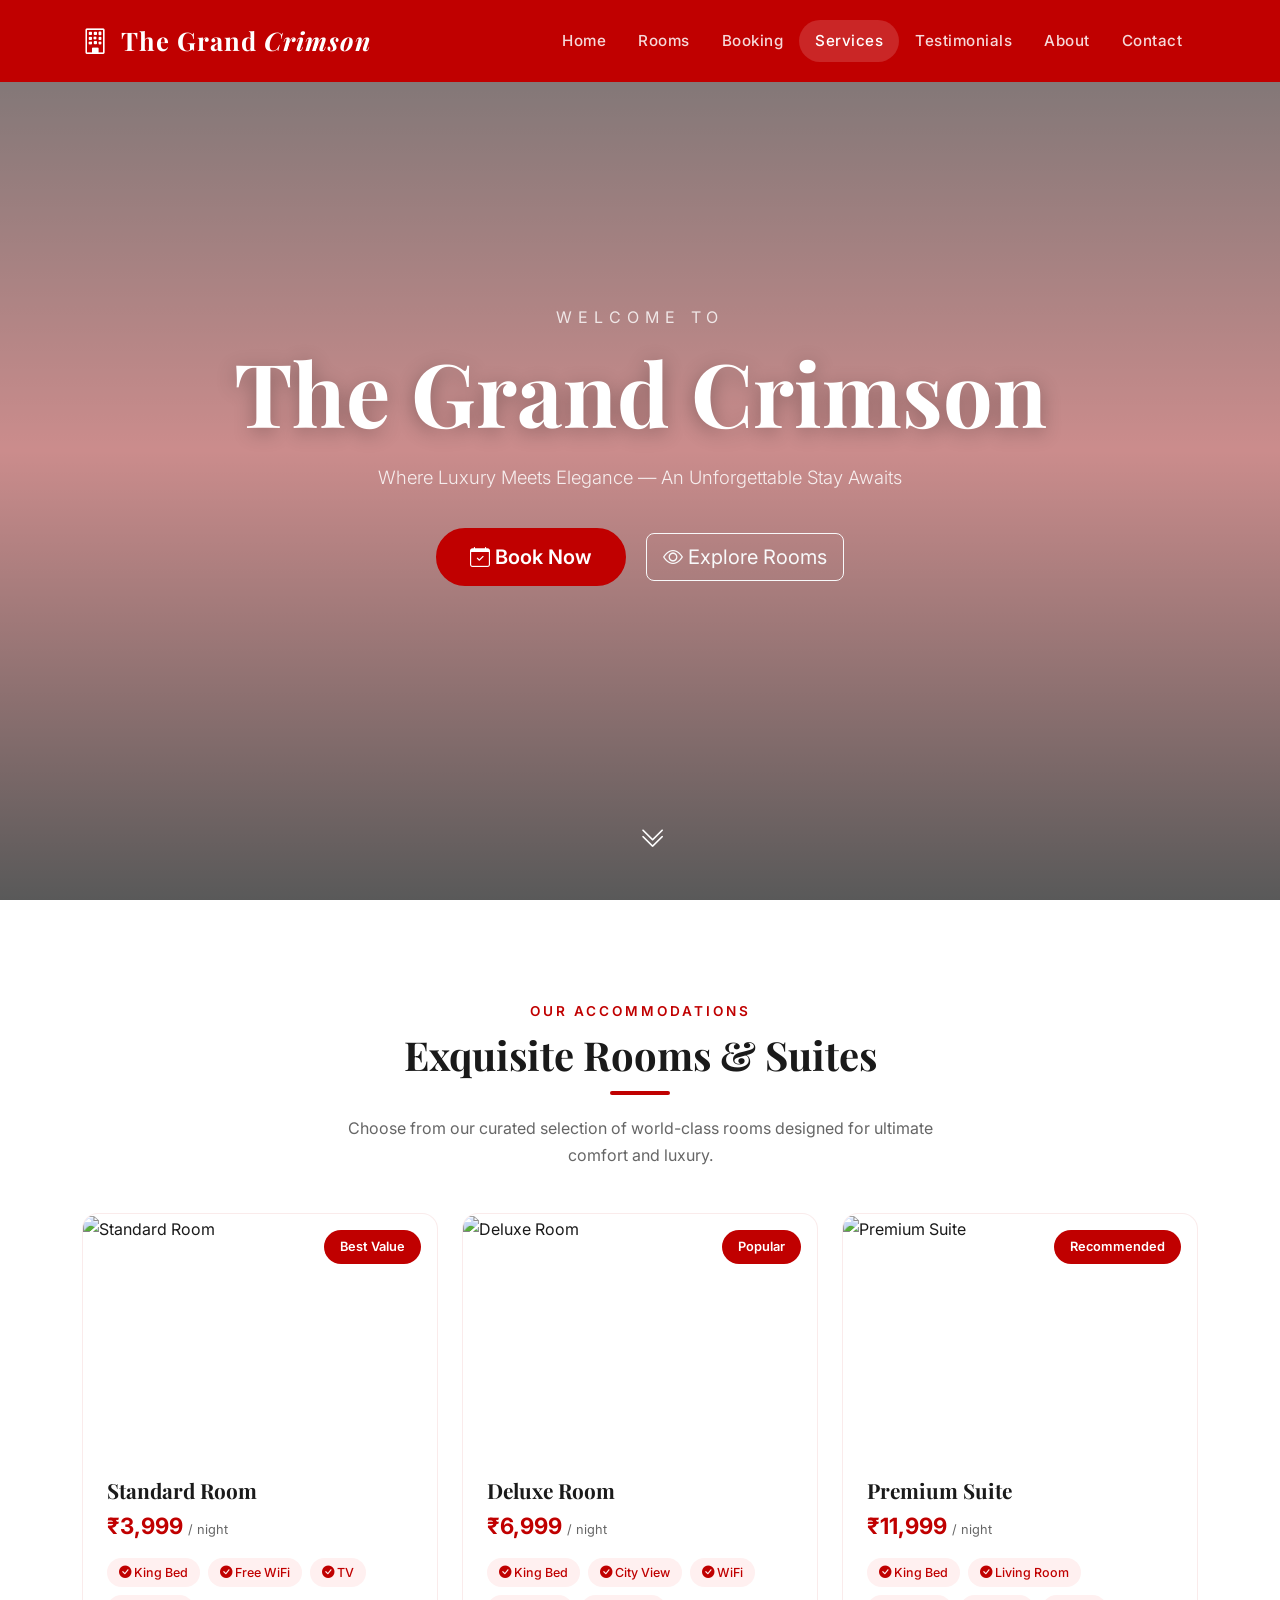
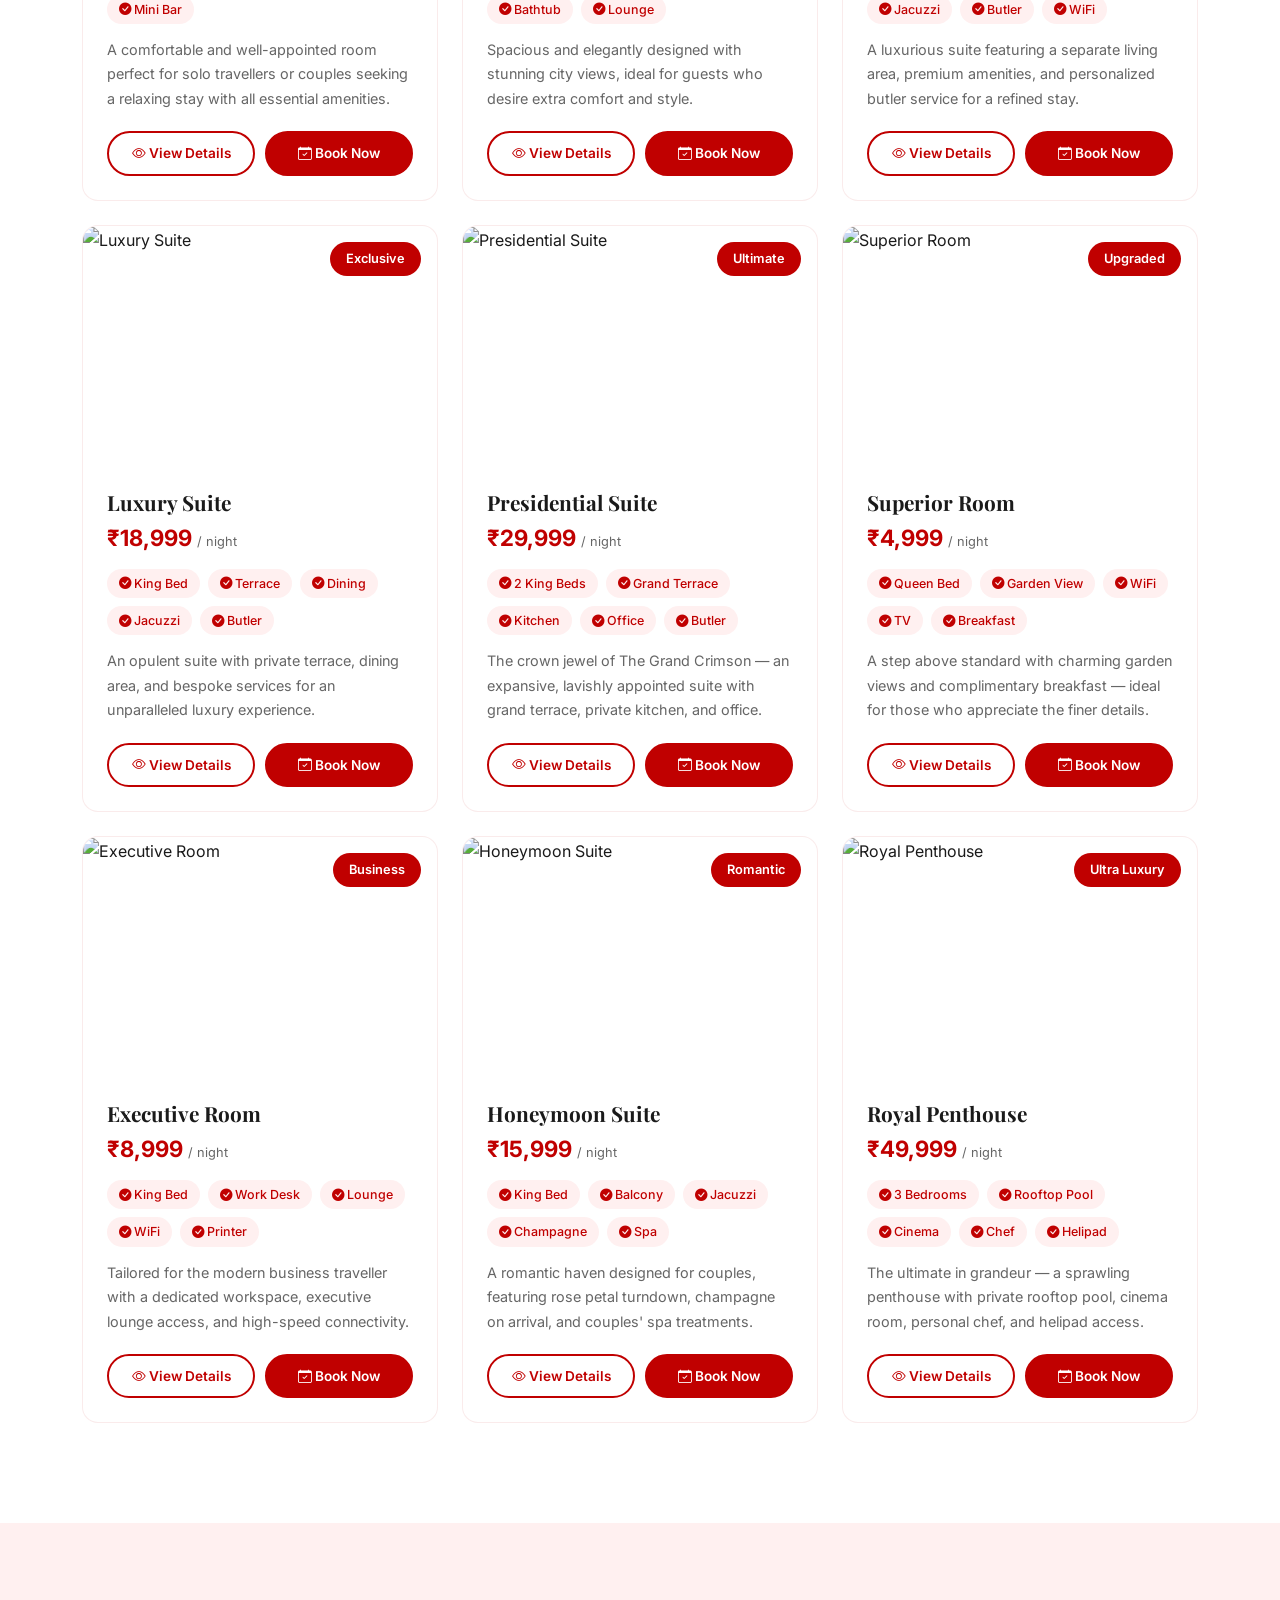
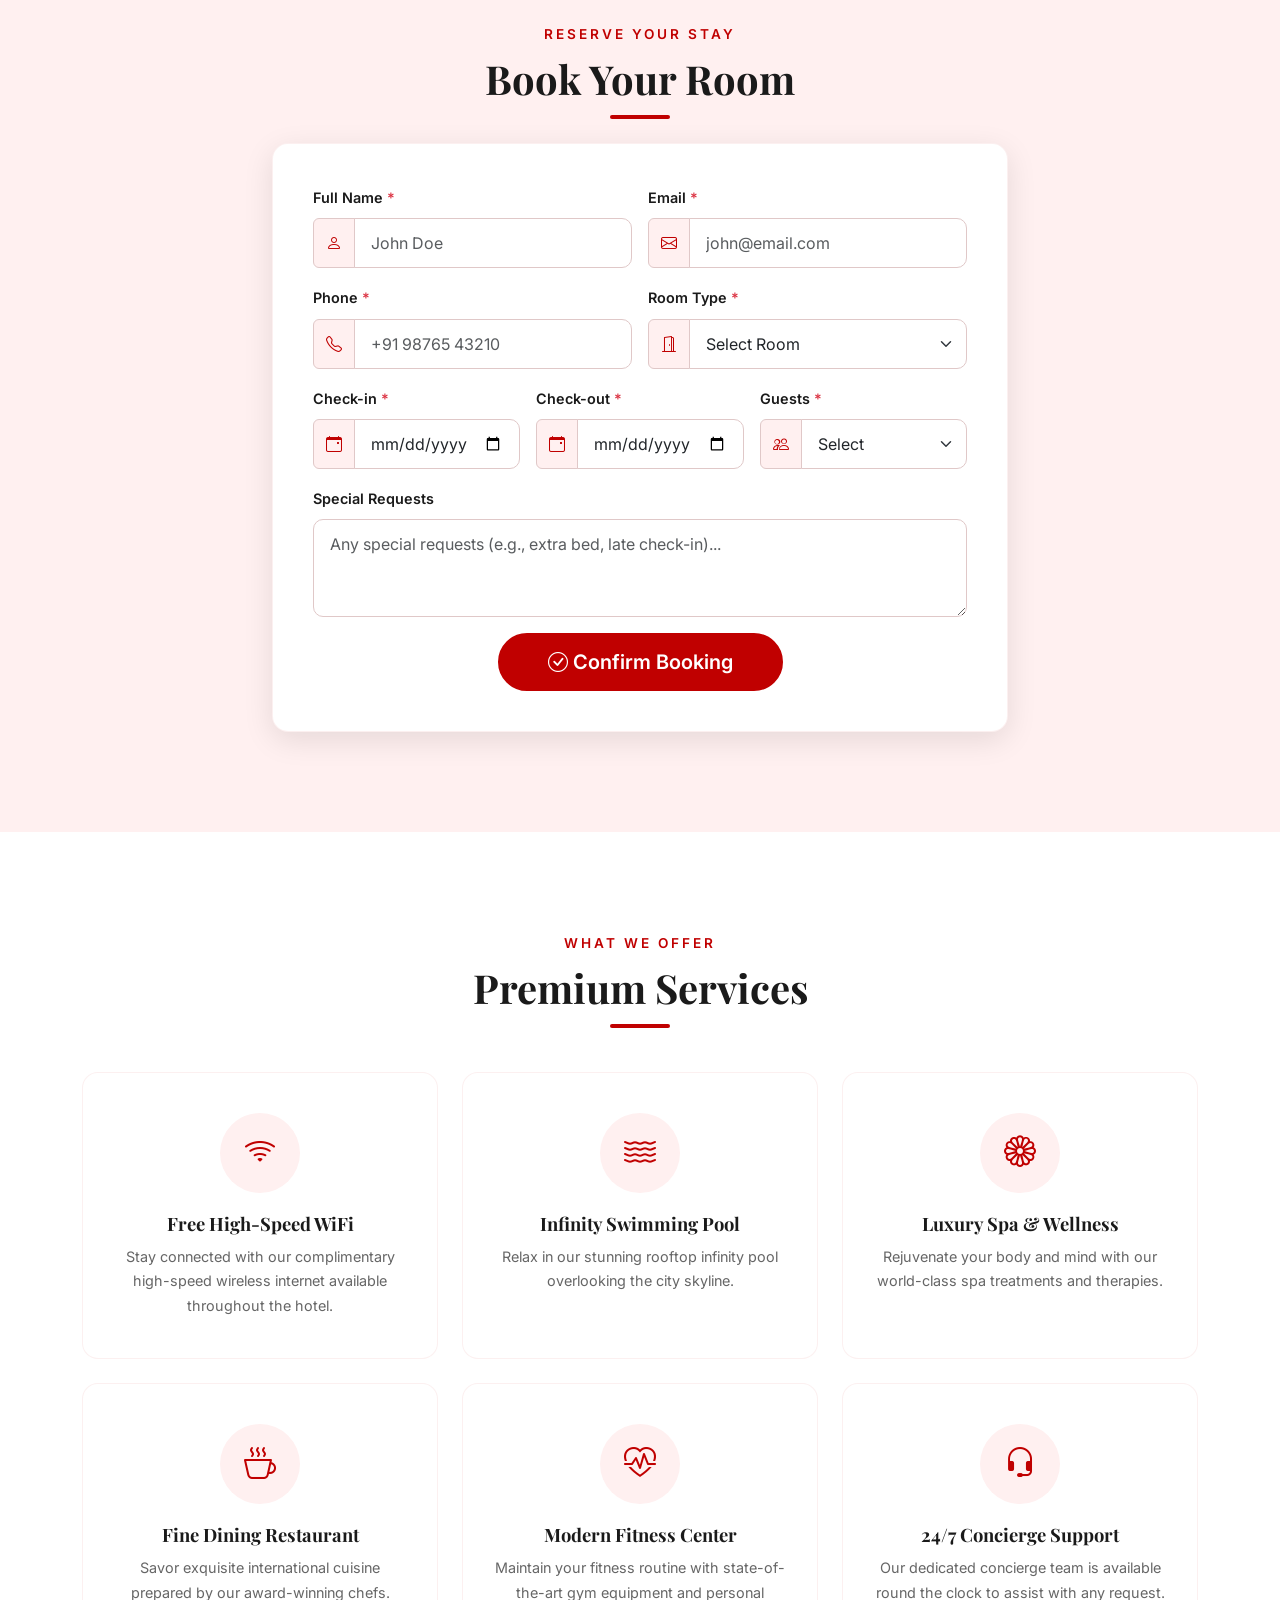
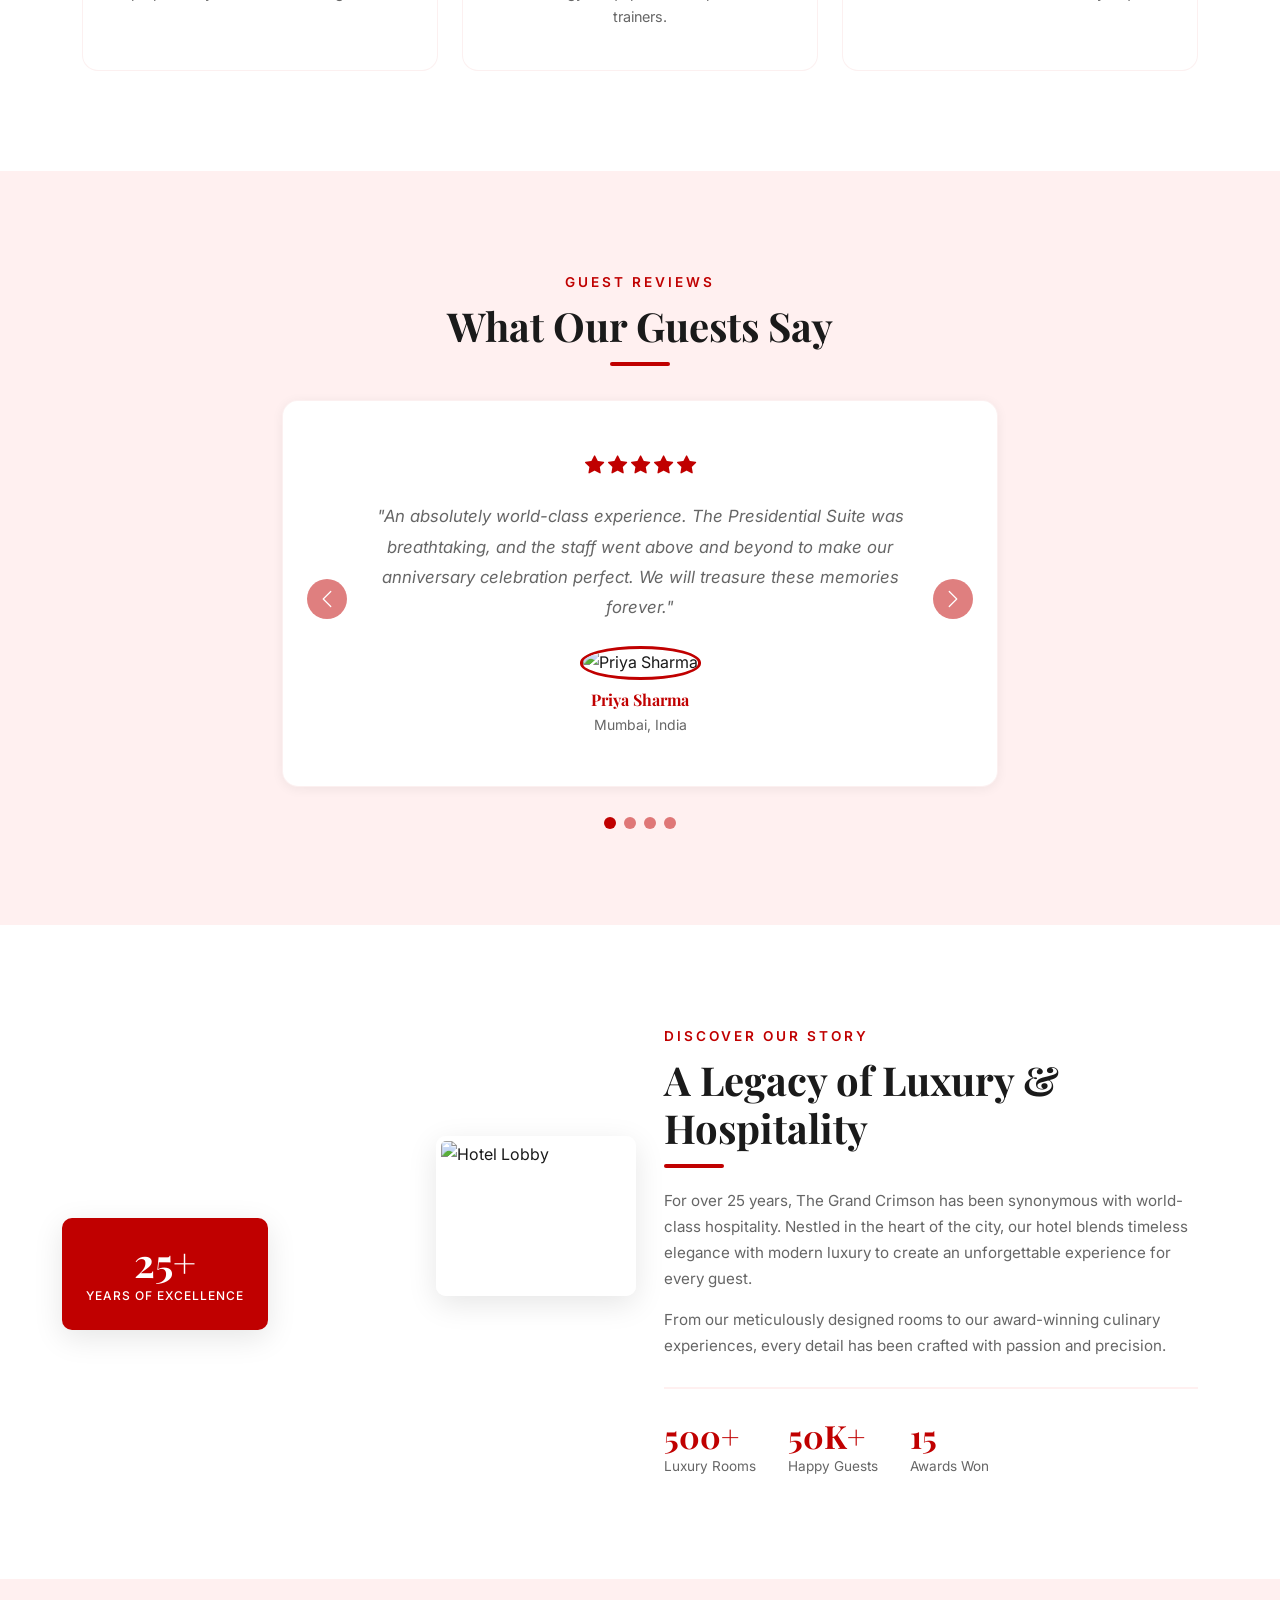
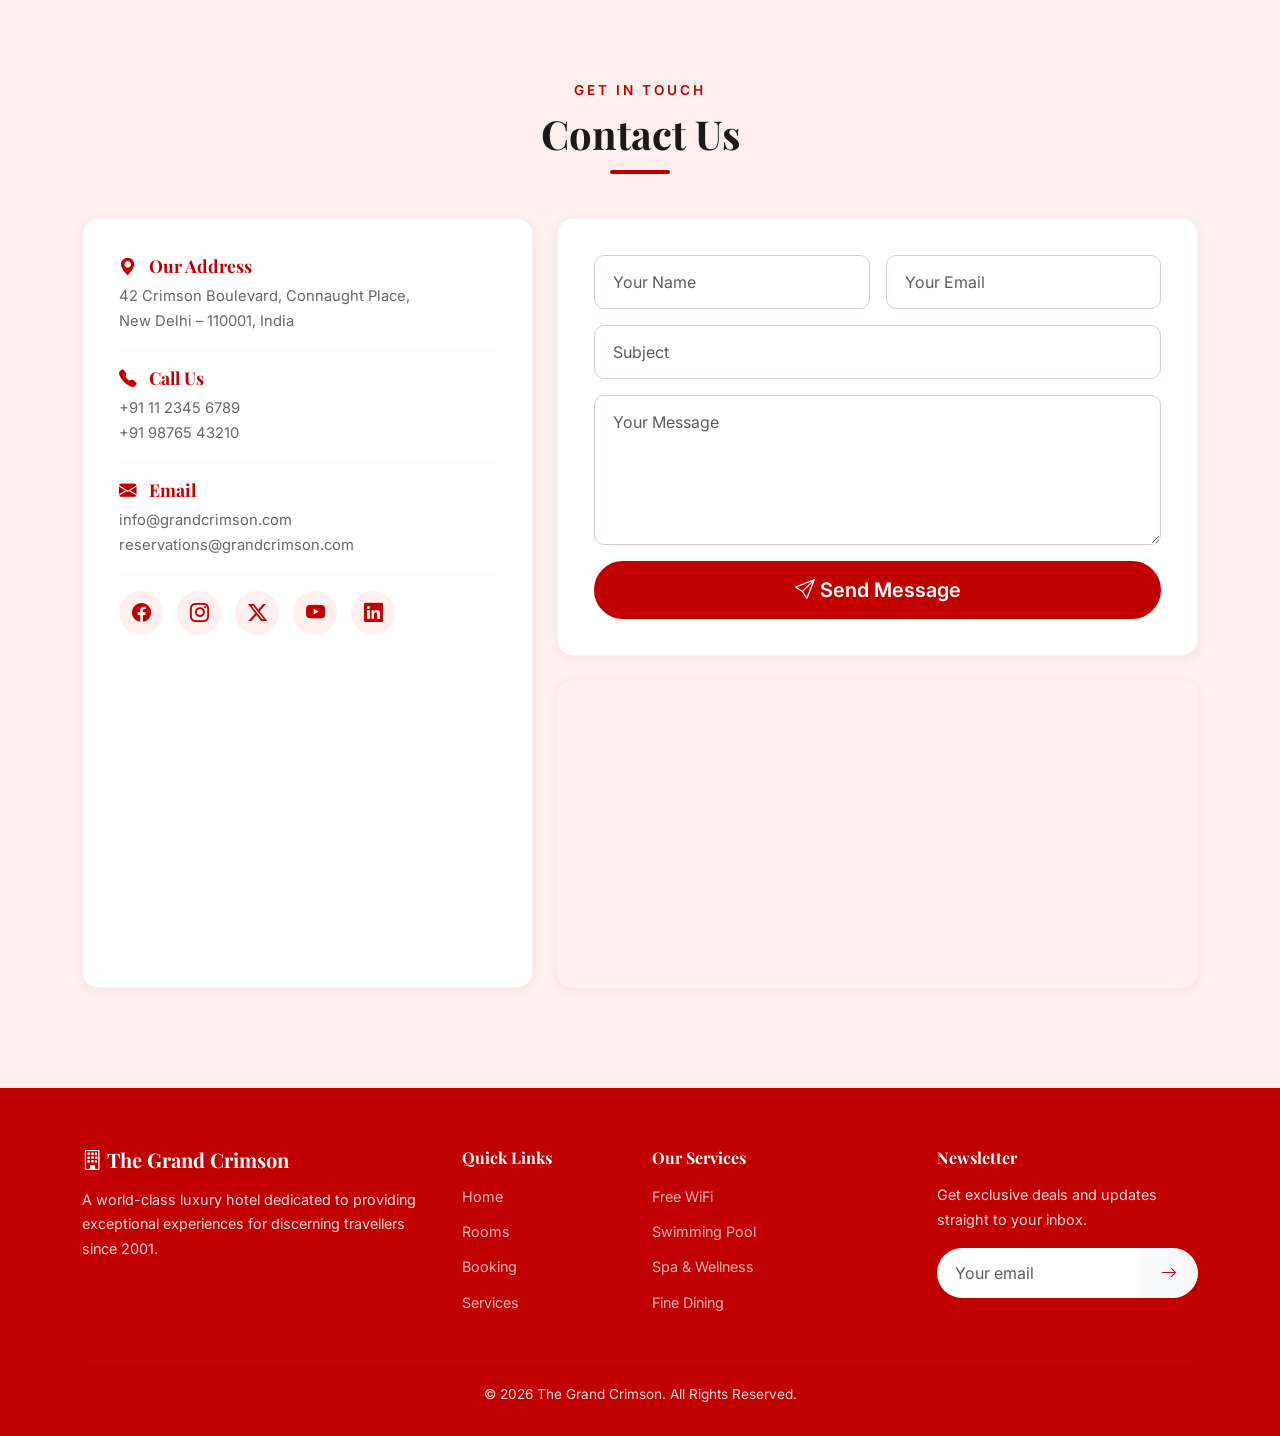
==== index.html @ b785e197 "first commit" ====
<!DOCTYPE html>
<html lang="en">

<head>
    <meta charset="UTF-8">
    <meta name="viewport" content="width=device-width, initial-scale=1.0">
    <title>The Grand Crimson — Luxury Hotel & Resort</title>
    <meta name="description"
        content="Experience premium luxury at The Grand Crimson. Book world-class rooms, suites, and amenities at the best prices. Your dream getaway starts here.">

    <link href="https://cdn.jsdelivr.net/npm/bootstrap@5.3.3/dist/css/bootstrap.min.css" rel="stylesheet">
    <link href="https://cdn.jsdelivr.net/npm/bootstrap-icons@1.11.3/font/bootstrap-icons.min.css" rel="stylesheet">
    <link rel="preconnect" href="https://fonts.googleapis.com">
    <link rel="preconnect" href="https://fonts.gstatic.com" crossorigin>
    <link
        href="https://fonts.googleapis.com/css2?family=Playfair+Display:ital,wght@0,400..900;1,400..900&family=Inter:wght@300;400;500;600;700&display=swap"
        rel="stylesheet">
    <link rel="stylesheet" href="styles.css">
</head>

<body data-bs-spy="scroll" data-bs-target="#mainNav" data-bs-offset="80">

    <nav id="mainNav" class="navbar navbar-expand-lg navbar-dark fixed-top">
        <div class="container">
            <a class="navbar-brand" href="#home">
                <i class="bi bi-building"></i> The Grand <span>Crimson</span>
            </a>
            <button class="navbar-toggler" type="button" data-bs-toggle="collapse" data-bs-target="#navMenu"
                aria-controls="navMenu" aria-expanded="false" aria-label="Toggle navigation">
                <span class="navbar-toggler-icon"></span>
            </button>
            <div class="collapse navbar-collapse" id="navMenu">
                <ul class="navbar-nav ms-auto">
                    <li class="nav-item"><a class="nav-link active" href="#home">Home</a></li>
                    <li class="nav-item"><a class="nav-link" href="#rooms">Rooms</a></li>
                    <li class="nav-item"><a class="nav-link" href="#booking">Booking</a></li>
                    <li class="nav-item"><a class="nav-link" href="#services">Services</a></li>
                    <li class="nav-item"><a class="nav-link" href="#testimonials">Testimonials</a></li>
                    <li class="nav-item"><a class="nav-link" href="#about">About</a></li>
                    <li class="nav-item"><a class="nav-link" href="#contact">Contact</a></li>
                </ul>
            </div>
        </div>
    </nav>

    <section id="home" class="hero-section">
        <div class="hero-overlay"></div>
        <div class="hero-content text-center">
            <p class="hero-subtitle animate-fade-up">Welcome to</p>
            <h1 class="hero-title animate-fade-up delay-1">The Grand Crimson</h1>
            <p class="hero-tagline animate-fade-up delay-2">Where Luxury Meets Elegance — An Unforgettable Stay Awaits
            </p>
            <div class="hero-buttons animate-fade-up delay-3">
                <a href="#booking" class="btn btn-crimson btn-lg me-3">
                    <i class="bi bi-calendar-check"></i> Book Now
                </a>
                <a href="#rooms" class="btn btn-outline-light btn-lg">
                    <i class="bi bi-eye"></i> Explore Rooms
                </a>
            </div>
        </div>
        <div class="hero-scroll-indicator animate-fade-up delay-4">
            <a href="#rooms"><i class="bi bi-chevron-double-down"></i></a>
        </div>
    </section>

    <section id="rooms" class="section-padding">
        <div class="container">
            <div class="section-header text-center">
                <p class="section-subtitle">Our Accommodations</p>
                <h2 class="section-title">Exquisite Rooms & Suites</h2>
                <div class="section-divider"></div>
                <p class="section-desc">Choose from our curated selection of world-class rooms designed for ultimate
                    comfort and luxury.</p>
            </div>
            <div class="row g-4 mt-3" id="roomsContainer">
            </div>
        </div>
    </section>

    <div class="modal fade" id="roomDetailModal" tabindex="-1" aria-labelledby="roomDetailModalLabel"
        aria-hidden="true">
        <div class="modal-dialog modal-lg modal-dialog-centered">
            <div class="modal-content">
                <div class="modal-header">
                    <h5 class="modal-title" id="roomDetailModalLabel">Room Details</h5>
                    <button type="button" class="btn-close" data-bs-dismiss="modal" aria-label="Close"></button>
                </div>
                <div class="modal-body" id="modalBody">
                </div>
                <div class="modal-footer">
                    <button type="button" class="btn btn-outline-secondary" data-bs-dismiss="modal">Close</button>
                    <a href="#booking" class="btn btn-crimson" data-bs-dismiss="modal" id="modalBookBtn">
                        <i class="bi bi-calendar-check"></i> Book This Room
                    </a>
                </div>
            </div>
        </div>
    </div>

    <section id="booking" class="section-padding bg-light-red">
        <div class="container">
            <div class="section-header text-center">
                <p class="section-subtitle">Reserve Your Stay</p>
                <h2 class="section-title">Book Your Room</h2>
                <div class="section-divider"></div>
            </div>
            <div class="row justify-content-center mt-4">
                <div class="col-lg-8">
                    <div class="booking-form-card">
                        <form id="bookingForm" novalidate>
                            <div class="row g-3">
                                <div class="col-md-6">
                                    <label for="guestName" class="form-label">Full Name <span
                                            class="text-danger">*</span></label>
                                    <div class="input-group">
                                        <span class="input-group-text"><i class="bi bi-person"></i></span>
                                        <input type="text" class="form-control" id="guestName" placeholder="John Doe"
                                            required>
                                    </div>
                                    <div class="invalid-feedback" id="nameError">Please enter your full name.</div>
                                </div>
                                <div class="col-md-6">
                                    <label for="guestEmail" class="form-label">Email <span
                                            class="text-danger">*</span></label>
                                    <div class="input-group">
                                        <span class="input-group-text"><i class="bi bi-envelope"></i></span>
                                        <input type="email" class="form-control" id="guestEmail"
                                            placeholder="john@email.com" required>
                                    </div>
                                    <div class="invalid-feedback" id="emailError">Please enter a valid email.</div>
                                </div>
                                <div class="col-md-6">
                                    <label for="guestPhone" class="form-label">Phone <span
                                            class="text-danger">*</span></label>
                                    <div class="input-group">
                                        <span class="input-group-text"><i class="bi bi-telephone"></i></span>
                                        <input type="tel" class="form-control" id="guestPhone"
                                            placeholder="+91 98765 43210" required>
                                    </div>
                                    <div class="invalid-feedback" id="phoneError">Please enter a valid phone number.
                                    </div>
                                </div>
                                <div class="col-md-6">
                                    <label for="roomType" class="form-label">Room Type <span
                                            class="text-danger">*</span></label>
                                    <div class="input-group">
                                        <span class="input-group-text"><i class="bi bi-door-open"></i></span>
                                        <select class="form-select" id="roomType" required>
                                            <option value="" selected disabled>Select Room</option>
                                            <option value="standard">Standard Room — ₹3,999/night</option>
                                            <option value="superior">Superior Room — ₹4,999/night</option>
                                            <option value="deluxe">Deluxe Room — ₹6,999/night</option>
                                            <option value="executive">Executive Room — ₹8,999/night</option>
                                            <option value="premium">Premium Suite — ₹11,999/night</option>
                                            <option value="honeymoon">Honeymoon Suite — ₹15,999/night</option>
                                            <option value="luxury">Luxury Suite — ₹18,999/night</option>
                                            <option value="presidential">Presidential Suite — ₹29,999/night</option>
                                            <option value="penthouse">Royal Penthouse — ₹49,999/night</option>
                                        </select>
                                    </div>
                                    <div class="invalid-feedback" id="roomError">Please select a room type.</div>
                                </div>
                                <div class="col-md-4">
                                    <label for="checkIn" class="form-label">Check-in <span
                                            class="text-danger">*</span></label>
                                    <div class="input-group">
                                        <span class="input-group-text"><i class="bi bi-calendar-event"></i></span>
                                        <input type="date" class="form-control" id="checkIn" required>
                                    </div>
                                    <div class="invalid-feedback" id="checkinError">Select a check-in date.</div>
                                </div>
                                <div class="col-md-4">
                                    <label for="checkOut" class="form-label">Check-out <span
                                            class="text-danger">*</span></label>
                                    <div class="input-group">
                                        <span class="input-group-text"><i class="bi bi-calendar-event"></i></span>
                                        <input type="date" class="form-control" id="checkOut" required>
                                    </div>
                                    <div class="invalid-feedback" id="checkoutError">Check-out must be after check-in.
                                    </div>
                                </div>
                                <div class="col-md-4">
                                    <label for="numGuests" class="form-label">Guests <span
                                            class="text-danger">*</span></label>
                                    <div class="input-group">
                                        <span class="input-group-text"><i class="bi bi-people"></i></span>
                                        <select class="form-select" id="numGuests" required>
                                            <option value="" selected disabled>Select</option>
                                            <option value="1">1 Guest</option>
                                            <option value="2">2 Guests</option>
                                            <option value="3">3 Guests</option>
                                            <option value="4">4 Guests</option>
                                            <option value="5">5+ Guests</option>
                                        </select>
                                    </div>
                                    <div class="invalid-feedback" id="guestError">Select number of guests.</div>
                                </div>
                                <div class="col-12">
                                    <label for="specialRequest" class="form-label">Special Requests</label>
                                    <textarea class="form-control" id="specialRequest" rows="3"
                                        placeholder="Any special requests (e.g., extra bed, late check-in)..."></textarea>
                                </div>

                                <div class="col-12" id="priceSummaryWrapper" style="display:none;">
                                    <div class="price-summary">
                                        <div class="d-flex justify-content-between">
                                            <span>Room:</span>
                                            <span id="summaryRoom">—</span>
                                        </div>
                                        <div class="d-flex justify-content-between">
                                            <span>Duration:</span>
                                            <span id="summaryNights">—</span>
                                        </div>
                                        <hr>
                                        <div class="d-flex justify-content-between fw-bold fs-5">
                                            <span>Total:</span>
                                            <span class="text-crimson" id="summaryTotal">—</span>
                                        </div>
                                    </div>
                                </div>

                                <div class="col-12 text-center mt-3">
                                    <button type="submit" class="btn btn-crimson btn-lg px-5">
                                        <i class="bi bi-check-circle"></i> Confirm Booking
                                    </button>
                                </div>
                            </div>
                        </form>
                    </div>
                </div>
            </div>
        </div>
    </section>

    <section id="services" class="section-padding">
        <div class="container">
            <div class="section-header text-center">
                <p class="section-subtitle">What We Offer</p>
                <h2 class="section-title">Premium Services</h2>
                <div class="section-divider"></div>
            </div>
            <div class="row g-4 mt-3">
                <div class="col-lg-4 col-md-6">
                    <div class="service-card text-center">
                        <div class="service-icon"><i class="bi bi-wifi"></i></div>
                        <h5>Free High-Speed WiFi</h5>
                        <p>Stay connected with our complimentary high-speed wireless internet available throughout the
                            hotel.</p>
                    </div>
                </div>
                <div class="col-lg-4 col-md-6">
                    <div class="service-card text-center">
                        <div class="service-icon"><i class="bi bi-water"></i></div>
                        <h5>Infinity Swimming Pool</h5>
                        <p>Relax in our stunning rooftop infinity pool overlooking the city skyline.</p>
                    </div>
                </div>
                <div class="col-lg-4 col-md-6">
                    <div class="service-card text-center">
                        <div class="service-icon"><i class="bi bi-flower1"></i></div>
                        <h5>Luxury Spa & Wellness</h5>
                        <p>Rejuvenate your body and mind with our world-class spa treatments and therapies.</p>
                    </div>
                </div>
                <div class="col-lg-4 col-md-6">
                    <div class="service-card text-center">
                        <div class="service-icon"><i class="bi bi-cup-hot"></i></div>
                        <h5>Fine Dining Restaurant</h5>
                        <p>Savor exquisite international cuisine prepared by our award-winning chefs.</p>
                    </div>
                </div>
                <div class="col-lg-4 col-md-6">
                    <div class="service-card text-center">
                        <div class="service-icon"><i class="bi bi-heart-pulse"></i></div>
                        <h5>Modern Fitness Center</h5>
                        <p>Maintain your fitness routine with state-of-the-art gym equipment and personal trainers.</p>
                    </div>
                </div>
                <div class="col-lg-4 col-md-6">
                    <div class="service-card text-center">
                        <div class="service-icon"><i class="bi bi-headset"></i></div>
                        <h5>24/7 Concierge Support</h5>
                        <p>Our dedicated concierge team is available round the clock to assist with any request.</p>
                    </div>
                </div>
            </div>
        </div>
    </section>

    <section id="testimonials" class="section-padding bg-light-red">
        <div class="container">
            <div class="section-header text-center">
                <p class="section-subtitle">Guest Reviews</p>
                <h2 class="section-title">What Our Guests Say</h2>
                <div class="section-divider"></div>
            </div>
            <div class="row justify-content-center mt-4">
                <div class="col-lg-8">
                    <div id="testimonialCarousel" class="carousel slide" data-bs-ride="carousel"
                        data-bs-interval="5000">
                        <div class="carousel-inner">
                            <div class="carousel-item active">
                                <div class="testimonial-card text-center">
                                    <div class="testimonial-stars">
                                        <i class="bi bi-star-fill"></i><i class="bi bi-star-fill"></i><i
                                            class="bi bi-star-fill"></i><i class="bi bi-star-fill"></i><i
                                            class="bi bi-star-fill"></i>
                                    </div>
                                    <p class="testimonial-text">"An absolutely world-class experience. The Presidential
                                        Suite was breathtaking, and the staff went above and beyond to make our
                                        anniversary celebration perfect. We will treasure these memories forever."</p>
                                    <div class="testimonial-author">
                                        <img src="https://images.unsplash.com/photo-1494790108377-be9c29b29330?w=80&h=80&fit=crop&crop=face"
                                            alt="Priya Sharma" class="testimonial-avatar">
                                        <h6>Priya Sharma</h6>
                                        <small>Mumbai, India</small>
                                    </div>
                                </div>
                            </div>
                            <div class="carousel-item">
                                <div class="testimonial-card text-center">
                                    <div class="testimonial-stars">
                                        <i class="bi bi-star-fill"></i><i class="bi bi-star-fill"></i><i
                                            class="bi bi-star-fill"></i><i class="bi bi-star-fill"></i><i
                                            class="bi bi-star-fill"></i>
                                    </div>
                                    <p class="testimonial-text">"From the moment we arrived, The Grand Crimson exceeded
                                        every expectation. The spa was heavenly, the restaurant served the best meal of
                                        our trip, and the rooms were impeccably designed."</p>
                                    <div class="testimonial-author">
                                        <img src="https://images.unsplash.com/photo-1507003211169-0a1dd7228f2d?w=80&h=80&fit=crop&crop=face"
                                            alt="Rajesh Patel" class="testimonial-avatar">
                                        <h6>Rajesh Patel</h6>
                                        <small>New Delhi, India</small>
                                    </div>
                                </div>
                            </div>
                            <div class="carousel-item">
                                <div class="testimonial-card text-center">
                                    <div class="testimonial-stars">
                                        <i class="bi bi-star-fill"></i><i class="bi bi-star-fill"></i><i
                                            class="bi bi-star-fill"></i><i class="bi bi-star-fill"></i><i
                                            class="bi bi-star-half"></i>
                                    </div>
                                    <p class="testimonial-text">"I've stayed in luxury hotels across Europe and Asia,
                                        and The Grand Crimson is truly among the best. The attention to detail, the
                                        warmth of the staff, and the stunning infinity pool — perfection!"</p>
                                    <div class="testimonial-author">
                                        <img src="https://images.unsplash.com/photo-1438761681033-6461ffad8d80?w=80&h=80&fit=crop&crop=face"
                                            alt="Ananya Iyer" class="testimonial-avatar">
                                        <h6>Ananya Iyer</h6>
                                        <small>Bengaluru, India</small>
                                    </div>
                                </div>
                            </div>
                            <div class="carousel-item">
                                <div class="testimonial-card text-center">
                                    <div class="testimonial-stars">
                                        <i class="bi bi-star-fill"></i><i class="bi bi-star-fill"></i><i
                                            class="bi bi-star-fill"></i><i class="bi bi-star-fill"></i><i
                                            class="bi bi-star-fill"></i>
                                    </div>
                                    <p class="testimonial-text">"We hosted our entire 3-day corporate retreat here. The
                                        conference facilities, the food, the concierge team — everything was flawless.
                                        Already planning our next visit."</p>
                                    <div class="testimonial-author">
                                        <img src="https://images.unsplash.com/photo-1500648767791-00dcc994a43e?w=80&h=80&fit=crop&crop=face"
                                            alt="Vikram Singh" class="testimonial-avatar">
                                        <h6>Vikram Singh</h6>
                                        <small>Jaipur, India</small>
                                    </div>
                                </div>
                            </div>
                        </div>
                        <button class="carousel-control-prev" type="button" data-bs-target="#testimonialCarousel"
                            data-bs-slide="prev">
                            <span class="carousel-control-prev-icon" aria-hidden="true"></span>
                            <span class="visually-hidden">Previous</span>
                        </button>
                        <button class="carousel-control-next" type="button" data-bs-target="#testimonialCarousel"
                            data-bs-slide="next">
                            <span class="carousel-control-next-icon" aria-hidden="true"></span>
                            <span class="visually-hidden">Next</span>
                        </button>
                        <div class="carousel-indicators testimonial-indicators">
                            <button type="button" data-bs-target="#testimonialCarousel" data-bs-slide-to="0"
                                class="active" aria-current="true"></button>
                            <button type="button" data-bs-target="#testimonialCarousel" data-bs-slide-to="1"></button>
                            <button type="button" data-bs-target="#testimonialCarousel" data-bs-slide-to="2"></button>
                            <button type="button" data-bs-target="#testimonialCarousel" data-bs-slide-to="3"></button>
                        </div>
                    </div>
                </div>
            </div>
        </div>
    </section>

    <section id="about" class="section-padding">
        <div class="container">
            <div class="row align-items-center g-5">
                <div class="col-lg-6">
                    <div class="about-image-grid">
                        <img src="https://images.unsplash.com/photo-1566073771259-6a8506099945?w=600&h=400&fit=crop"
                            alt="Hotel Exterior" class="about-img-main">
                        <img src="https://images.unsplash.com/photo-1582719478250-c89cae4dc85b?w=300&h=250&fit=crop"
                            alt="Hotel Lobby" class="about-img-accent">
                        <div class="about-experience-badge">
                            <span class="badge-number">25+</span>
                            <span class="badge-text">Years of Excellence</span>
                        </div>
                    </div>
                </div>
                <div class="col-lg-6">
                    <div class="about-content">
                        <p class="section-subtitle text-start">Discover Our Story</p>
                        <h2 class="section-title text-start">A Legacy of Luxury & Hospitality</h2>
                        <div class="section-divider ms-0"></div>
                        <p class="about-text">For over 25 years, The Grand Crimson has been synonymous with world-class
                            hospitality. Nestled in the heart of the city, our hotel blends timeless elegance with
                            modern luxury to create an unforgettable experience for every guest.</p>
                        <p class="about-text">From our meticulously designed rooms to our award-winning culinary
                            experiences, every detail has been crafted with passion and precision.</p>
                        <div class="about-stats">
                            <div class="stat-item">
                                <h3 class="stat-number">500+</h3>
                                <p class="stat-label">Luxury Rooms</p>
                            </div>
                            <div class="stat-item">
                                <h3 class="stat-number">50K+</h3>
                                <p class="stat-label">Happy Guests</p>
                            </div>
                            <div class="stat-item">
                                <h3 class="stat-number">15</h3>
                                <p class="stat-label">Awards Won</p>
                            </div>
                        </div>
                    </div>
                </div>
            </div>
        </div>
    </section>

    <section id="contact" class="section-padding bg-light-red">
        <div class="container">
            <div class="section-header text-center">
                <p class="section-subtitle">Get In Touch</p>
                <h2 class="section-title">Contact Us</h2>
                <div class="section-divider"></div>
            </div>
            <div class="row g-4 mt-3">
                <div class="col-lg-5">
                    <div class="contact-info-card">
                        <h5><i class="bi bi-geo-alt-fill"></i> Our Address</h5>
                        <p>42 Crimson Boulevard, Connaught Place,<br>New Delhi – 110001, India</p>
                        <hr>
                        <h5><i class="bi bi-telephone-fill"></i> Call Us</h5>
                        <p>+91 11 2345 6789<br>+91 98765 43210</p>
                        <hr>
                        <h5><i class="bi bi-envelope-fill"></i> Email</h5>
                        <p>info@grandcrimson.com<br>reservations@grandcrimson.com</p>
                        <hr>
                        <div class="social-links">
                            <a href="#" aria-label="Facebook"><i class="bi bi-facebook"></i></a>
                            <a href="#" aria-label="Instagram"><i class="bi bi-instagram"></i></a>
                            <a href="#" aria-label="Twitter"><i class="bi bi-twitter-x"></i></a>
                            <a href="#" aria-label="YouTube"><i class="bi bi-youtube"></i></a>
                            <a href="#" aria-label="LinkedIn"><i class="bi bi-linkedin"></i></a>
                        </div>
                    </div>
                </div>
                <div class="col-lg-7">
                    <div class="contact-form-card">
                        <form id="contactForm">
                            <div class="row g-3">
                                <div class="col-md-6">
                                    <input type="text" class="form-control" placeholder="Your Name" required>
                                </div>
                                <div class="col-md-6">
                                    <input type="email" class="form-control" placeholder="Your Email" required>
                                </div>
                                <div class="col-12">
                                    <input type="text" class="form-control" placeholder="Subject" required>
                                </div>
                                <div class="col-12">
                                    <textarea class="form-control" rows="5" placeholder="Your Message"
                                        required></textarea>
                                </div>
                                <div class="col-12">
                                    <button type="submit" class="btn btn-crimson btn-lg w-100">
                                        <i class="bi bi-send"></i> Send Message
                                    </button>
                                </div>
                            </div>
                        </form>
                    </div>
                    <div class="map-container mt-4">
                        <iframe
                            src="https://www.google.com/maps/embed?pb=!1m18!1m12!1m3!1d3501.849652103023!2d77.2167!3d28.6328!2m3!1f0!2f0!3f0!3m2!1i1024!2i768!4f13.1!3m3!1m2!1s0x390cfd5b347eb62d%3A0x37205b715389640!2sConnaught%20Place%2C%20New%20Delhi!5e0!3m2!1sen!2sin!4v1700000000000!5m2!1sen!2sin"
                            width="100%" height="300" style="border:0; border-radius: 16px;" allowfullscreen=""
                            loading="lazy" referrerpolicy="no-referrer-when-downgrade"
                            title="Hotel location on Google Maps"></iframe>
                    </div>
                </div>
            </div>
        </div>
    </section>

    <footer class="site-footer">
        <div class="container">
            <div class="row g-4">
                <div class="col-lg-4 col-md-6">
                    <h5><i class="bi bi-building"></i> The Grand Crimson</h5>
                    <p>A world-class luxury hotel dedicated to providing exceptional experiences for discerning
                        travellers since 2001.</p>
                </div>
                <div class="col-lg-2 col-md-6">
                    <h6>Quick Links</h6>
                    <ul class="footer-links">
                        <li><a href="#home">Home</a></li>
                        <li><a href="#rooms">Rooms</a></li>
                        <li><a href="#booking">Booking</a></li>
                        <li><a href="#services">Services</a></li>
                    </ul>
                </div>
                <div class="col-lg-3 col-md-6">
                    <h6>Our Services</h6>
                    <ul class="footer-links">
                        <li><a href="#services">Free WiFi</a></li>
                        <li><a href="#services">Swimming Pool</a></li>
                        <li><a href="#services">Spa & Wellness</a></li>
                        <li><a href="#services">Fine Dining</a></li>
                    </ul>
                </div>
                <div class="col-lg-3 col-md-6">
                    <h6>Newsletter</h6>
                    <p>Get exclusive deals and updates straight to your inbox.</p>
                    <form id="newsletterForm" class="newsletter-form">
                        <div class="input-group">
                            <input type="email" class="form-control" placeholder="Your email" required>
                            <button class="btn btn-light" type="submit"><i class="bi bi-arrow-right"></i></button>
                        </div>
                    </form>
                </div>
            </div>
            <hr class="footer-divider">
            <div class="footer-bottom text-center">
                <p>&copy; 2026 The Grand Crimson. All Rights Reserved.
                </p>
            </div>
        </div>
    </footer>

    <div class="modal fade" id="bookingConfirmModal" tabindex="-1" aria-hidden="true">
        <div class="modal-dialog modal-dialog-centered">
            <div class="modal-content confirmation-modal">
                <div class="modal-body text-center p-5">
                    <div class="confirm-icon"><i class="bi bi-check-circle-fill"></i></div>
                    <h3 class="text-crimson mt-3">Booking Confirmed!</h3>
                    <p class="mt-2" id="confirmationDetails">Your reservation details will appear here.</p>
                    <hr>
                    <p class="small text-muted">A confirmation email has been sent to your email address.</p>
                    <button class="btn btn-crimson mt-3" data-bs-dismiss="modal">
                        <i class="bi bi-house"></i> Back to Home
                    </button>
                </div>
            </div>
        </div>
    </div>

    <button id="backToTop" class="back-to-top" aria-label="Back to top">
        <i class="bi bi-arrow-up"></i>
    </button>

    <script src="https://cdn.jsdelivr.net/npm/bootstrap@5.3.3/dist/js/bootstrap.bundle.min.js"></script>
    <script src="script.js"></script>
</body>

</html>
---- styles.css ----
/* ================================================
   THE GRAND CRIMSON — HOTEL BOOKING WEBSITE
   Red & White Premium Theme
   ================================================ */

/* ---------- CSS Variables ---------- */
:root {
    --crimson: #C00000;
    --crimson-dark: #9B0000;
    --crimson-light: #E10600;
    --crimson-glow: rgba(192, 0, 0, .15);
    --white: #FFFFFF;
    --off-white: #FFF8F8;
    --light-red-bg: #FFF0F0;
    --text-dark: #1A1A1A;
    --text-muted: #666666;
    --font-heading: 'Playfair Display', Georgia, serif;
    --font-body: 'Inter', system-ui, sans-serif;
    --shadow-sm: 0 2px 12px rgba(0, 0, 0, .06);
    --shadow-md: 0 8px 30px rgba(0, 0, 0, .10);
    --shadow-lg: 0 16px 48px rgba(0, 0, 0, .14);
    --radius: 16px;
    --radius-sm: 10px;
    --transition: .35s cubic-bezier(.4, 0, .2, 1);
}

/* ---------- Reset & Base ---------- */
*,
*::before,
*::after {
    box-sizing: border-box;
}

html {
    scroll-behavior: smooth;
    scroll-padding-top: 80px;
}

body {
    font-family: var(--font-body);
    color: var(--text-dark);
    background: var(--white);
    overflow-x: hidden;
    line-height: 1.7;
}

h1,
h2,
h3,
h4,
h5,
h6 {
    font-family: var(--font-heading);
    font-weight: 700;
}

img {
    max-width: 100%;
    height: auto;
}

a {
    text-decoration: none;
    transition: var(--transition);
}

::selection {
    background: var(--crimson);
    color: var(--white);
}

/* ---------- Reusable Components ---------- */
.section-padding {
    padding: 100px 0;
}

.bg-light-red {
    background-color: var(--light-red-bg);
}

.section-header {
    margin-bottom: 20px;
}

.section-subtitle {
    font-family: var(--font-body);
    font-size: .85rem;
    font-weight: 600;
    letter-spacing: 3px;
    text-transform: uppercase;
    color: var(--crimson);
    margin-bottom: 8px;
}

.section-title {
    font-size: 2.5rem;
    color: var(--text-dark);
    margin-bottom: 12px;
}

.section-divider {
    width: 60px;
    height: 4px;
    background: var(--crimson);
    margin: 0 auto 20px;
    border-radius: 2px;
}

.text-start .section-divider,
.ms-0 {
    margin-left: 0 !important;
}

.section-desc {
    max-width: 620px;
    margin: 0 auto;
    color: var(--text-muted);
}

.text-crimson {
    color: var(--crimson) !important;
}

/* --- Crimson Button --- */
.btn-crimson {
    background: var(--crimson);
    color: var(--white);
    border: 2px solid var(--crimson);
    border-radius: 50px;
    font-weight: 600;
    padding: 12px 32px;
    transition: var(--transition);
}

.btn-crimson:hover {
    background: var(--white);
    color: var(--crimson);
    border-color: var(--crimson);
}

.btn-crimson:active {
    transform: scale(.97);
}

/* --- Outline Crimson Button --- */
.btn-outline-crimson {
    background: transparent;
    color: var(--crimson);
    border: 2px solid var(--crimson);
    border-radius: 50px;
    font-weight: 600;
    padding: 10px 28px;
    transition: var(--transition);
}

.btn-outline-crimson:hover {
    background: var(--crimson);
    color: var(--white);
}

/* ================================================
   NAVBAR
   ================================================ */
.navbar {
    background: var(--crimson) !important;
    padding: 14px 0;
    transition: var(--transition);
    box-shadow: none;
}

.navbar.scrolled {
    background: rgba(192, 0, 0, .97) !important;
    padding: 10px 0;
    box-shadow: 0 4px 20px rgba(0, 0, 0, .15);
    backdrop-filter: blur(8px);
}

.navbar-brand {
    font-family: var(--font-heading);
    font-size: 1.6rem;
    font-weight: 700;
    color: var(--white) !important;
    letter-spacing: 1px;
}

.navbar-brand span {
    font-style: italic;
}

.navbar-brand i {
    margin-right: 6px;
}

.nav-link {
    color: rgba(255, 255, 255, .85) !important;
    font-weight: 500;
    font-size: .95rem;
    padding: 8px 16px !important;
    border-radius: 50px;
    transition: var(--transition);
    letter-spacing: .5px;
}

.nav-link:hover,
.nav-link.active {
    color: var(--white) !important;
    background: rgba(255, 255, 255, .15);
}

.navbar-toggler {
    border-color: rgba(255, 255, 255, .4);
}

.navbar-toggler:focus {
    box-shadow: 0 0 0 3px rgba(255, 255, 255, .25);
}

/* ================================================
   HERO SECTION
   ================================================ */
.hero-section {
    position: relative;
    height: 100vh;
    min-height: 700px;
    display: flex;
    align-items: center;
    justify-content: center;
    background: url('https://images.unsplash.com/photo-1542314831-068cd1dbfeeb?w=1920&q=80') center/cover no-repeat;
    overflow: hidden;
}

.hero-overlay {
    position: absolute;
    inset: 0;
    background: linear-gradient(180deg,
            rgba(0, 0, 0, .55) 0%,
            rgba(140, 0, 0, .45) 50%,
            rgba(0, 0, 0, .65) 100%);
}

.hero-content {
    position: relative;
    z-index: 2;
    padding: 0 20px;
}

.hero-subtitle {
    font-family: var(--font-body);
    font-size: 1rem;
    letter-spacing: 6px;
    text-transform: uppercase;
    color: rgba(255, 255, 255, .8);
    margin-bottom: 10px;
}

.hero-title {
    font-size: clamp(2.8rem, 7vw, 5.5rem);
    color: var(--white);
    text-shadow: 0 4px 20px rgba(0, 0, 0, .3);
    margin-bottom: 20px;
    line-height: 1.15;
}

.hero-tagline {
    font-size: 1.15rem;
    color: rgba(255, 255, 255, .85);
    max-width: 600px;
    margin: 0 auto 35px;
    font-weight: 300;
}

.hero-buttons .btn {
    margin-bottom: 10px;
}

.hero-scroll-indicator {
    position: absolute;
    bottom: 40px;
    left: 50%;
    transform: translateX(-50%);
    z-index: 2;
}

.hero-scroll-indicator a {
    color: var(--white);
    font-size: 1.6rem;
    animation: bounceDown 2s infinite;
}

@keyframes bounceDown {

    0%,
    20%,
    50%,
    80%,
    100% {
        transform: translateY(0);
    }

    40% {
        transform: translateY(12px);
    }

    60% {
        transform: translateY(6px);
    }
}

/* Hero Animations */
.animate-fade-up {
    opacity: 0;
    transform: translateY(40px);
    animation: fadeUp .8s ease forwards;
}

.delay-1 {
    animation-delay: .2s;
}

.delay-2 {
    animation-delay: .4s;
}

.delay-3 {
    animation-delay: .6s;
}

.delay-4 {
    animation-delay: .9s;
}

@keyframes fadeUp {
    to {
        opacity: 1;
        transform: translateY(0);
    }
}

/* ================================================
   ROOM CARDS
   ================================================ */
.room-card {
    background: var(--white);
    border-radius: var(--radius);
    overflow: hidden;
    border: 1px solid rgba(192, 0, 0, .08);
    transition: var(--transition);
    height: 100%;
    display: flex;
    flex-direction: column;
}

.room-card:hover {
    transform: translateY(-8px);
    box-shadow: var(--shadow-lg);
    border-color: var(--crimson);
}

.room-card-img-wrapper {
    position: relative;
    overflow: hidden;
    height: 240px;
}

.room-card-img-wrapper img {
    width: 100%;
    height: 100%;
    object-fit: cover;
    transition: transform .6s ease;
}

.room-card:hover .room-card-img-wrapper img {
    transform: scale(1.08);
}

.room-card-badge {
    position: absolute;
    top: 16px;
    right: 16px;
    background: var(--crimson);
    color: var(--white);
    padding: 6px 16px;
    border-radius: 50px;
    font-size: .8rem;
    font-weight: 600;
}

.room-card-body {
    padding: 24px;
    flex-grow: 1;
    display: flex;
    flex-direction: column;
}

.room-card-body h5 {
    font-size: 1.3rem;
    margin-bottom: 4px;
}

.room-card-price {
    font-size: 1.4rem;
    font-weight: 700;
    color: var(--crimson);
    margin-bottom: 12px;
}

.room-card-price small {
    font-size: .8rem;
    font-weight: 400;
    color: var(--text-muted);
}

.room-card-amenities {
    display: flex;
    flex-wrap: wrap;
    gap: 8px;
    margin-bottom: 14px;
}

.room-card-amenities span {
    background: var(--light-red-bg);
    color: var(--crimson);
    padding: 4px 12px;
    border-radius: 50px;
    font-size: .78rem;
    font-weight: 500;
}

.room-card-desc {
    color: var(--text-muted);
    font-size: .9rem;
    margin-bottom: 20px;
    flex-grow: 1;
}

.room-card-actions {
    display: flex;
    gap: 10px;
    margin-top: auto;
}

.room-card-actions .btn {
    flex: 1;
    font-size: .85rem;
    padding: 10px;
}

/* ================================================
   ROOM DETAIL MODAL
   ================================================ */
#roomDetailModal .modal-content {
    border: none;
    border-radius: var(--radius);
    overflow: hidden;
}

#roomDetailModal .modal-header {
    background: var(--crimson);
    color: var(--white);
    border-bottom: none;
    padding: 18px 24px;
}

#roomDetailModal .modal-header .btn-close {
    filter: brightness(0) invert(1);
}

#roomDetailModal .modal-title {
    font-size: 1.3rem;
}

.modal-room-img {
    width: 100%;
    height: 300px;
    object-fit: cover;
    border-radius: var(--radius-sm);
    margin-bottom: 20px;
}

.modal-room-price {
    font-size: 1.8rem;
    font-weight: 700;
    color: var(--crimson);
}

.modal-room-amenities {
    display: flex;
    flex-wrap: wrap;
    gap: 10px;
    margin: 16px 0;
}

.modal-room-amenities span {
    background: var(--light-red-bg);
    color: var(--crimson);
    padding: 6px 16px;
    border-radius: 50px;
    font-size: .85rem;
    font-weight: 500;
}

.modal-room-features li {
    padding: 6px 0;
    font-size: .95rem;
    color: var(--text-muted);
    border-bottom: 1px solid #f0f0f0;
}

.modal-room-features li i {
    color: var(--crimson);
    margin-right: 8px;
}

/* ================================================
   BOOKING FORM
   ================================================ */
.booking-form-card {
    background: var(--white);
    border-radius: var(--radius);
    padding: 40px;
    box-shadow: var(--shadow-md);
    border: 1px solid rgba(192, 0, 0, .06);
}

.booking-form-card .form-label {
    font-weight: 600;
    font-size: .9rem;
    color: var(--text-dark);
}

.booking-form-card .input-group-text {
    background: var(--light-red-bg);
    border: 1px solid #e0c8c8;
    color: var(--crimson);
}

.booking-form-card .form-control,
.booking-form-card .form-select {
    border: 1px solid #e0c8c8;
    border-radius: 0 var(--radius-sm) var(--radius-sm) 0;
    padding: 12px 16px;
    transition: var(--transition);
}

.booking-form-card .form-control:focus,
.booking-form-card .form-select:focus {
    border-color: var(--crimson);
    box-shadow: 0 0 0 3px var(--crimson-glow);
}

.booking-form-card textarea.form-control {
    border-radius: var(--radius-sm);
}

.price-summary {
    background: var(--light-red-bg);
    border: 2px solid rgba(192, 0, 0, .15);
    border-radius: var(--radius-sm);
    padding: 20px 24px;
}

.invalid-feedback {
    font-size: .82rem;
}

/* ================================================
   SERVICES
   ================================================ */
.service-card {
    background: var(--white);
    border-radius: var(--radius);
    padding: 40px 30px;
    border: 1px solid rgba(192, 0, 0, .06);
    transition: var(--transition);
    height: 100%;
}

.service-card:hover {
    transform: translateY(-6px);
    box-shadow: var(--shadow-md);
    border-color: var(--crimson);
}

.service-icon {
    width: 80px;
    height: 80px;
    border-radius: 50%;
    background: var(--light-red-bg);
    display: flex;
    align-items: center;
    justify-content: center;
    margin: 0 auto 20px;
    font-size: 2rem;
    color: var(--crimson);
    transition: var(--transition);
}

.service-card:hover .service-icon {
    background: var(--crimson);
    color: var(--white);
    transform: scale(1.1);
}

.service-card h5 {
    font-size: 1.15rem;
    margin-bottom: 10px;
    color: var(--text-dark);
}

.service-card p {
    color: var(--text-muted);
    font-size: .9rem;
    margin-bottom: 0;
}

/* ================================================
   TESTIMONIALS
   ================================================ */
.testimonial-card {
    background: var(--white);
    border-radius: var(--radius);
    padding: 48px 40px;
    box-shadow: var(--shadow-sm);
    border: 1px solid rgba(192, 0, 0, .06);
    margin: 10px;
}

.testimonial-stars {
    margin-bottom: 20px;
}

.testimonial-stars i {
    color: var(--crimson);
    font-size: 1.2rem;
    margin: 0 2px;
}

.testimonial-text {
    font-size: 1.05rem;
    color: var(--text-muted);
    font-style: italic;
    line-height: 1.8;
    margin-bottom: 24px;
    max-width: 560px;
    margin-left: auto;
    margin-right: auto;
}

.testimonial-avatar {
    width: 64px;
    height: 64px;
    border-radius: 50%;
    object-fit: cover;
    border: 3px solid var(--crimson);
    margin-bottom: 10px;
}

.testimonial-author h6 {
    font-size: 1rem;
    color: var(--crimson);
    margin-bottom: 2px;
}

.testimonial-author small {
    color: var(--text-muted);
}

/* Carousel Controls */
.carousel-control-prev-icon,
.carousel-control-next-icon {
    background-color: var(--crimson);
    border-radius: 50%;
    padding: 20px;
    background-size: 50%;
}

.testimonial-indicators button {
    width: 12px !important;
    height: 12px !important;
    border-radius: 50% !important;
    background-color: var(--crimson) !important;
    opacity: .3;
    border: none !important;
    margin: 0 4px !important;
}

.testimonial-indicators .active {
    opacity: 1 !important;
}

.testimonial-indicators {
    position: relative;
    bottom: -20px;
}

/* ================================================
   ABOUT
   ================================================ */
.about-image-grid {
    position: relative;
}

.about-img-main {
    width: 100%;
    border-radius: var(--radius);
    box-shadow: var(--shadow-md);
}

.about-img-accent {
    position: absolute;
    bottom: -30px;
    right: -20px;
    width: 200px;
    height: 160px;
    object-fit: cover;
    border-radius: var(--radius-sm);
    border: 5px solid var(--white);
    box-shadow: var(--shadow-md);
}

.about-experience-badge {
    position: absolute;
    top: -20px;
    left: -20px;
    background: var(--crimson);
    color: var(--white);
    padding: 24px;
    border-radius: var(--radius-sm);
    text-align: center;
    box-shadow: var(--shadow-md);
}

.badge-number {
    display: block;
    font-family: var(--font-heading);
    font-size: 2.5rem;
    font-weight: 700;
    line-height: 1;
}

.badge-text {
    display: block;
    font-size: .75rem;
    font-weight: 500;
    letter-spacing: 1px;
    text-transform: uppercase;
    margin-top: 4px;
}

.about-text {
    color: var(--text-muted);
    margin-bottom: 16px;
    font-size: .95rem;
}

.about-stats {
    display: flex;
    gap: 32px;
    margin-top: 28px;
    padding-top: 28px;
    border-top: 2px solid var(--light-red-bg);
}

.stat-number {
    font-family: var(--font-heading);
    font-size: 2rem;
    color: var(--crimson);
    margin-bottom: 0;
}

.stat-label {
    font-size: .85rem;
    color: var(--text-muted);
    margin-bottom: 0;
}

/* ================================================
   CONTACT
   ================================================ */
.contact-info-card {
    background: var(--white);
    border-radius: var(--radius);
    padding: 36px;
    box-shadow: var(--shadow-sm);
    height: 100%;
    border: 1px solid rgba(192, 0, 0, .06);
}

.contact-info-card h5 {
    color: var(--crimson);
    font-size: 1.1rem;
    margin-bottom: 8px;
}

.contact-info-card h5 i {
    margin-right: 8px;
}

.contact-info-card p {
    color: var(--text-muted);
    font-size: .92rem;
}

.contact-info-card hr {
    border-color: rgba(192, 0, 0, .1);
}

.social-links {
    display: flex;
    gap: 14px;
    margin-top: 10px;
}

.social-links a {
    width: 44px;
    height: 44px;
    border-radius: 50%;
    background: var(--light-red-bg);
    color: var(--crimson);
    display: flex;
    align-items: center;
    justify-content: center;
    font-size: 1.2rem;
    transition: var(--transition);
}

.social-links a:hover {
    background: var(--crimson);
    color: var(--white);
    transform: translateY(-4px);
}

.contact-form-card {
    background: var(--white);
    border-radius: var(--radius);
    padding: 36px;
    box-shadow: var(--shadow-sm);
    border: 1px solid rgba(192, 0, 0, .06);
}

.contact-form-card .form-control {
    border: 1px solid #e0c8c8;
    border-radius: var(--radius-sm);
    padding: 14px 18px;
    transition: var(--transition);
}

.contact-form-card .form-control:focus {
    border-color: var(--crimson);
    box-shadow: 0 0 0 3px var(--crimson-glow);
}

.map-container {
    border-radius: var(--radius);
    overflow: hidden;
    box-shadow: var(--shadow-sm);
}

/* ================================================
   FOOTER
   ================================================ */
.site-footer {
    background: var(--crimson);
    color: rgba(255, 255, 255, .85);
    padding: 60px 0 30px;
}

.site-footer h5,
.site-footer h6 {
    color: var(--white);
    margin-bottom: 16px;
}

.site-footer p {
    font-size: .9rem;
    line-height: 1.7;
}

.footer-links {
    list-style: none;
    padding: 0;
}

.footer-links li {
    margin-bottom: 8px;
}

.footer-links a {
    color: rgba(255, 255, 255, .7);
    font-size: .9rem;
    transition: var(--transition);
}

.footer-links a:hover {
    color: var(--white);
    padding-left: 6px;
}

.newsletter-form .form-control {
    border-radius: 50px 0 0 50px;
    border: none;
    padding: 12px 18px;
}

.newsletter-form .btn {
    border-radius: 0 50px 50px 0;
    padding: 12px 20px;
    color: var(--crimson);
    font-weight: 600;
}

.footer-divider {
    border-color: rgba(255, 255, 255, .15);
    margin: 30px 0 20px;
}

.footer-bottom p {
    font-size: .85rem;
    margin: 0;
}

.footer-bottom .bi-heart-fill {
    color: var(--white);
    animation: heartBeat 1.5s infinite;
}

@keyframes heartBeat {

    0%,
    100% {
        transform: scale(1);
    }

    50% {
        transform: scale(1.15);
    }
}

/* ================================================
   BOOKING CONFIRMATION MODAL
   ================================================ */
.confirmation-modal {
    border: none;
    border-radius: var(--radius);
    overflow: hidden;
}

.confirm-icon {
    font-size: 4rem;
    color: var(--crimson);
    animation: popIn .5s ease;
}

@keyframes popIn {
    0% {
        transform: scale(0);
        opacity: 0;
    }

    60% {
        transform: scale(1.2);
    }

    100% {
        transform: scale(1);
        opacity: 1;
    }
}

.confirmation-modal h3 {
    font-size: 1.6rem;
}

.confirmation-modal p {
    color: var(--text-muted);
    font-size: .95rem;
}

/* ================================================
   BACK TO TOP BUTTON
   ================================================ */
.back-to-top {
    position: fixed;
    bottom: 30px;
    right: 30px;
    width: 50px;
    height: 50px;
    border-radius: 50%;
    background: var(--crimson);
    color: var(--white);
    border: none;
    font-size: 1.3rem;
    cursor: pointer;
    z-index: 1000;
    opacity: 0;
    visibility: hidden;
    transform: translateY(20px);
    transition: var(--transition);
    box-shadow: 0 4px 15px rgba(192, 0, 0, .35);
}

.back-to-top.visible {
    opacity: 1;
    visibility: visible;
    transform: translateY(0);
}

.back-to-top:hover {
    background: var(--crimson-dark);
    transform: translateY(-4px);
}

/* ================================================
   SCROLL REVEAL ANIMATIONS
   ================================================ */
.reveal {
    opacity: 0;
    transform: translateY(30px);
    transition: opacity .7s ease, transform .7s ease;
}

.reveal.revealed {
    opacity: 1;
    transform: translateY(0);
}

/* ================================================
   RESPONSIVE
   ================================================ */
@media (max-width: 991px) {
    .section-padding {
        padding: 70px 0;
    }

    .section-title {
        font-size: 2rem;
    }

    .hero-title {
        font-size: 2.6rem;
    }

    .about-img-accent {
        width: 150px;
        height: 120px;
        right: -10px;
        bottom: -20px;
    }

    .about-experience-badge {
        top: -10px;
        left: -10px;
        padding: 16px;
    }

    .badge-number {
        font-size: 1.8rem;
    }

    .about-stats {
        gap: 20px;
    }

    .booking-form-card {
        padding: 28px;
    }

    .navbar-collapse {
        background: var(--crimson);
        border-radius: 0 0 var(--radius) var(--radius);
        padding: 16px;
        margin-top: 10px;
    }
}

@media (max-width: 767px) {
    .section-padding {
        padding: 50px 0;
    }

    .section-title {
        font-size: 1.75rem;
    }

    .hero-section {
        min-height: 600px;
    }

    .hero-title {
        font-size: 2.2rem;
    }

    .hero-tagline {
        font-size: 1rem;
    }

    .about-stats {
        flex-direction: column;
        gap: 16px;
    }

    .stat-number {
        font-size: 1.6rem;
    }

    .about-img-accent {
        display: none;
    }

    .testimonial-card {
        padding: 30px 24px;
    }

    .booking-form-card {
        padding: 20px;
    }

    .contact-info-card,
    .contact-form-card {
        padding: 24px;
    }

    .room-card-actions {
        flex-direction: column;
    }
}

@media (max-width: 575px) {
    .hero-title {
        font-size: 1.8rem;
    }

    .hero-buttons .btn {
        display: block;
        width: 100%;
    }

    .hero-buttons .btn+.btn {
        margin-left: 0 !important;
        margin-top: 10px;
    }
}
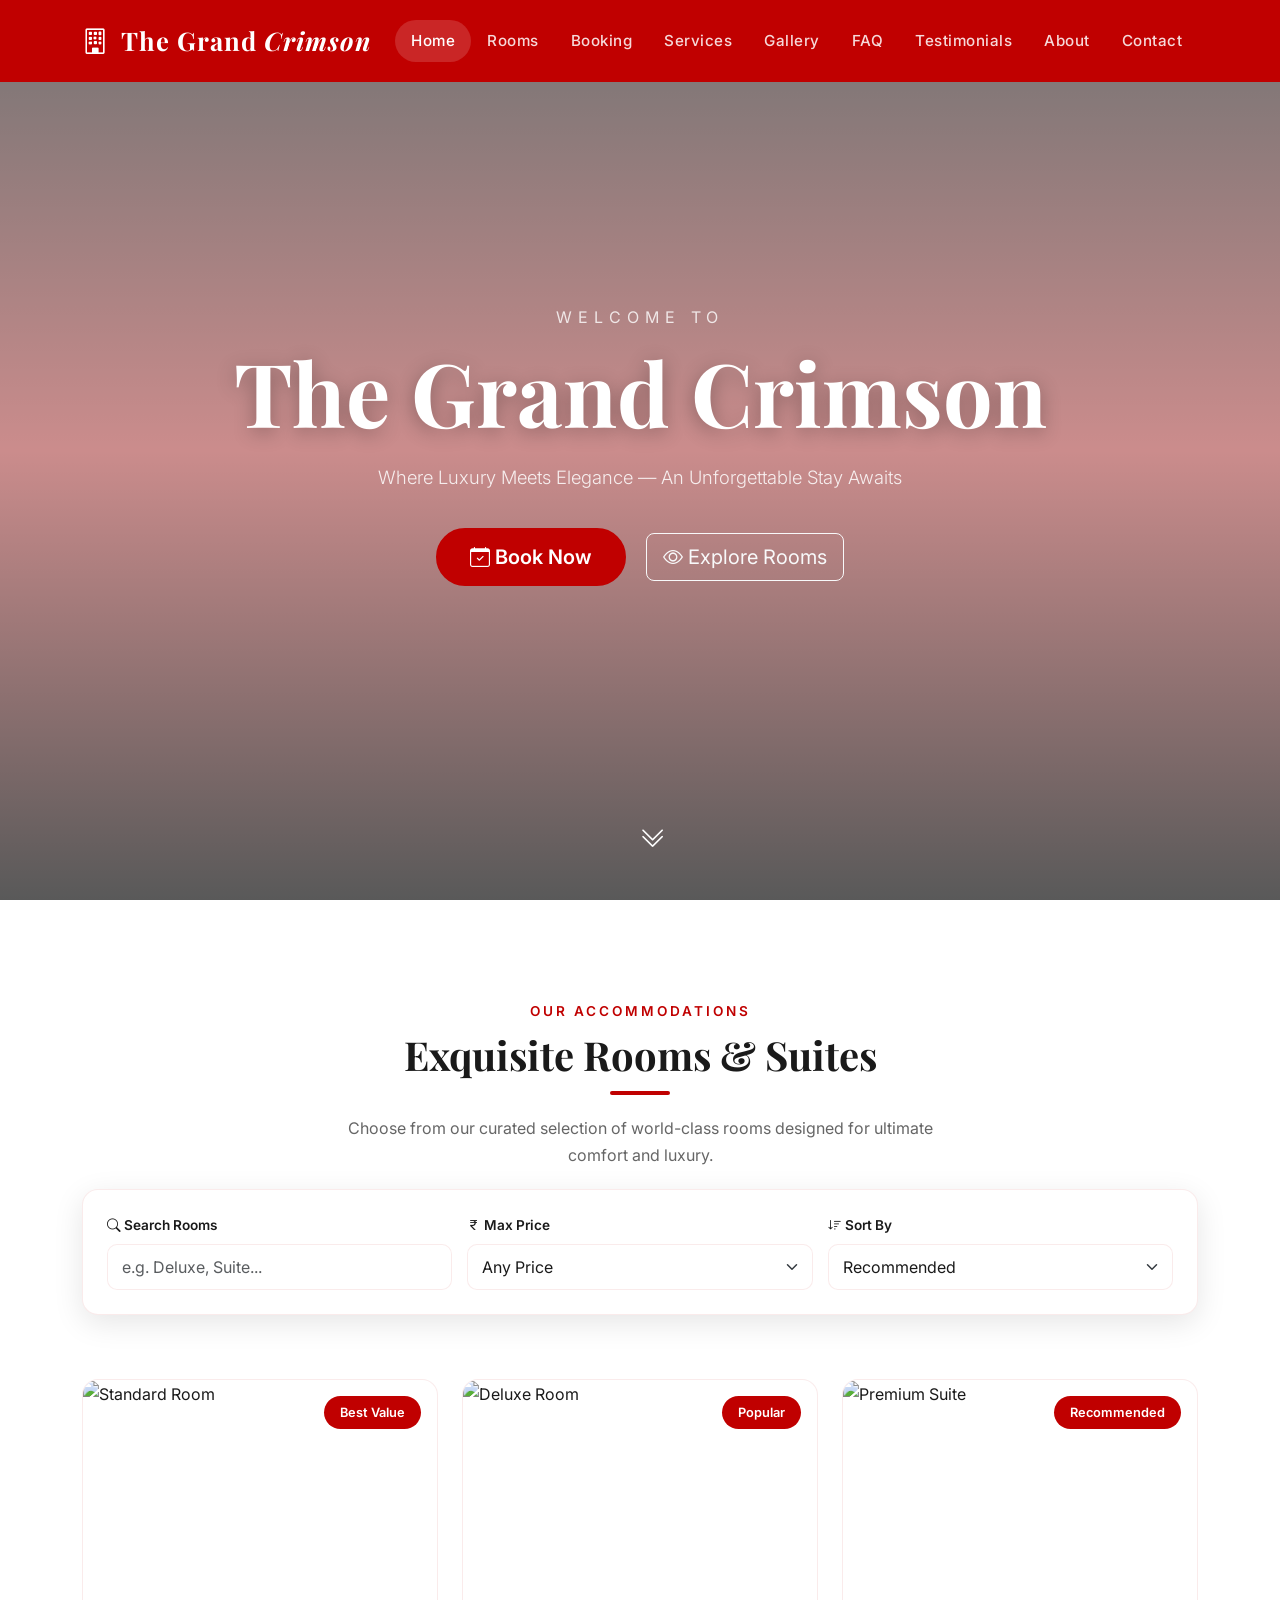
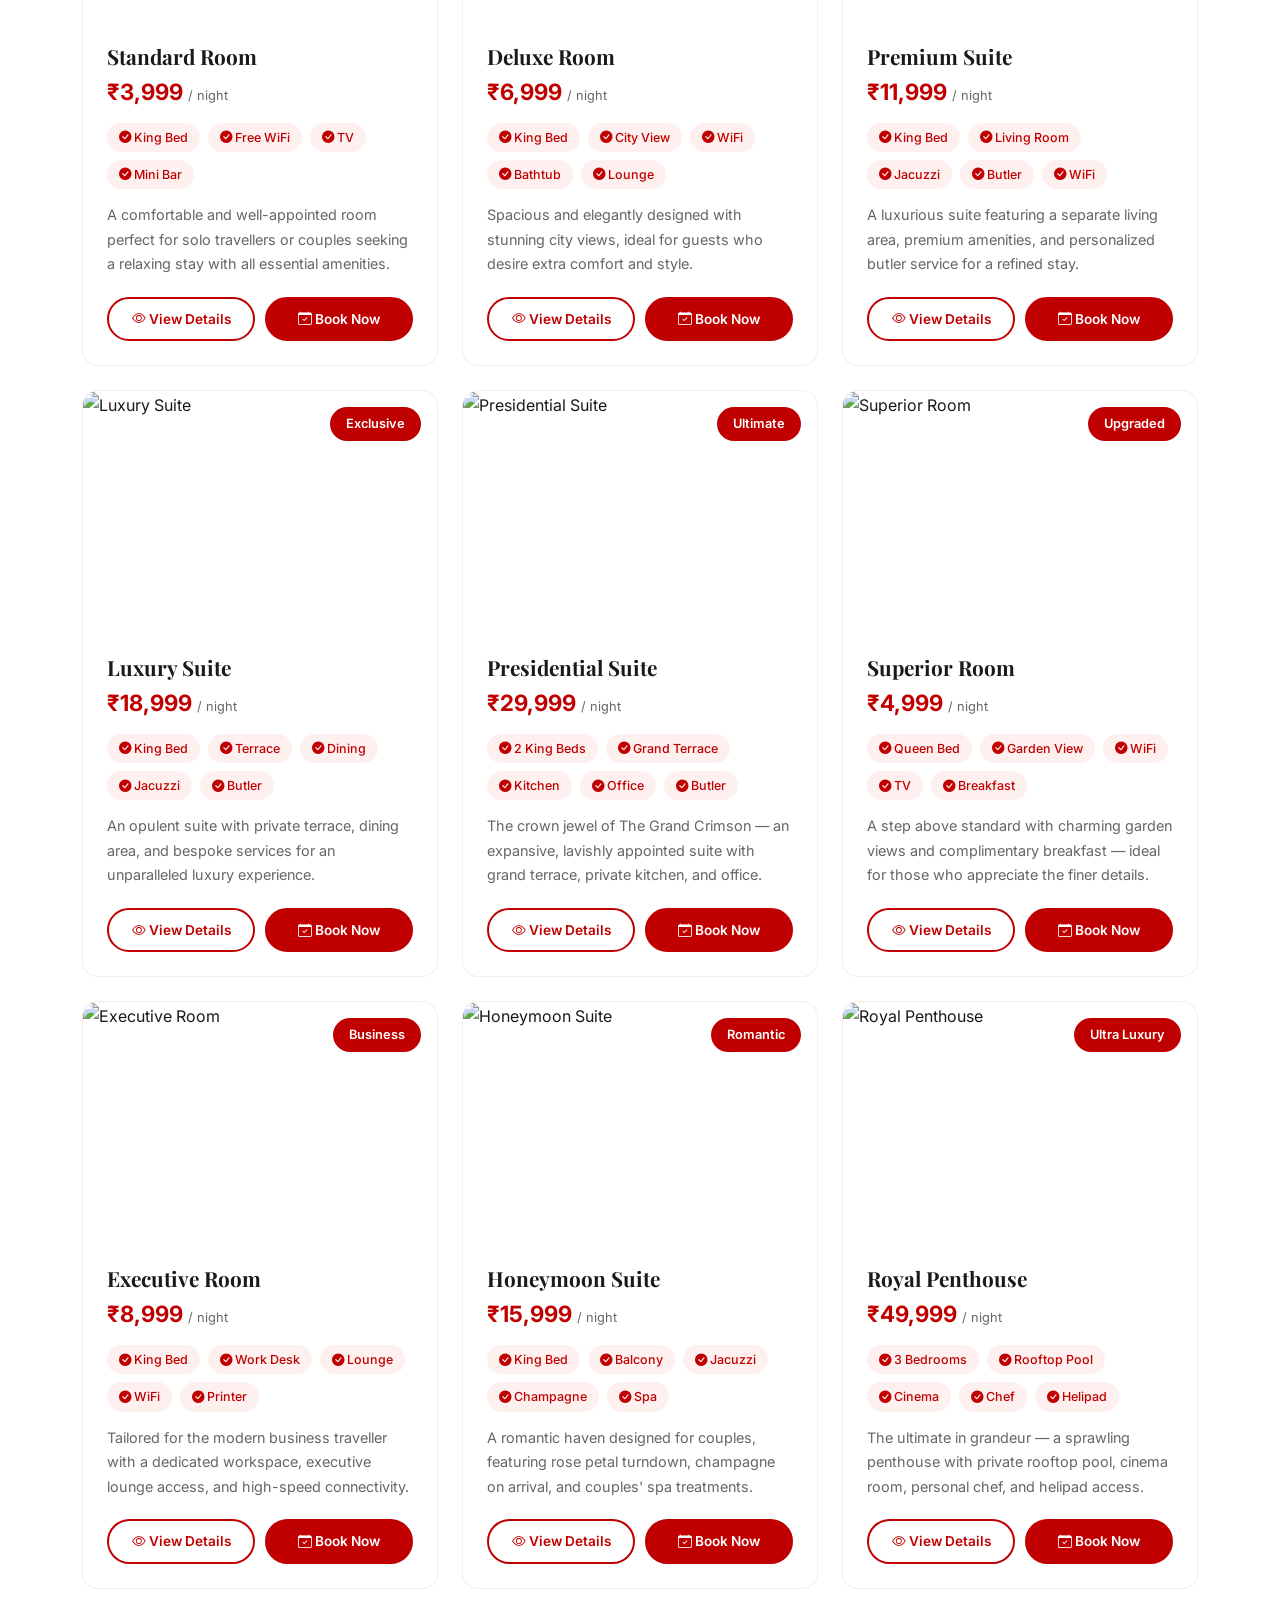
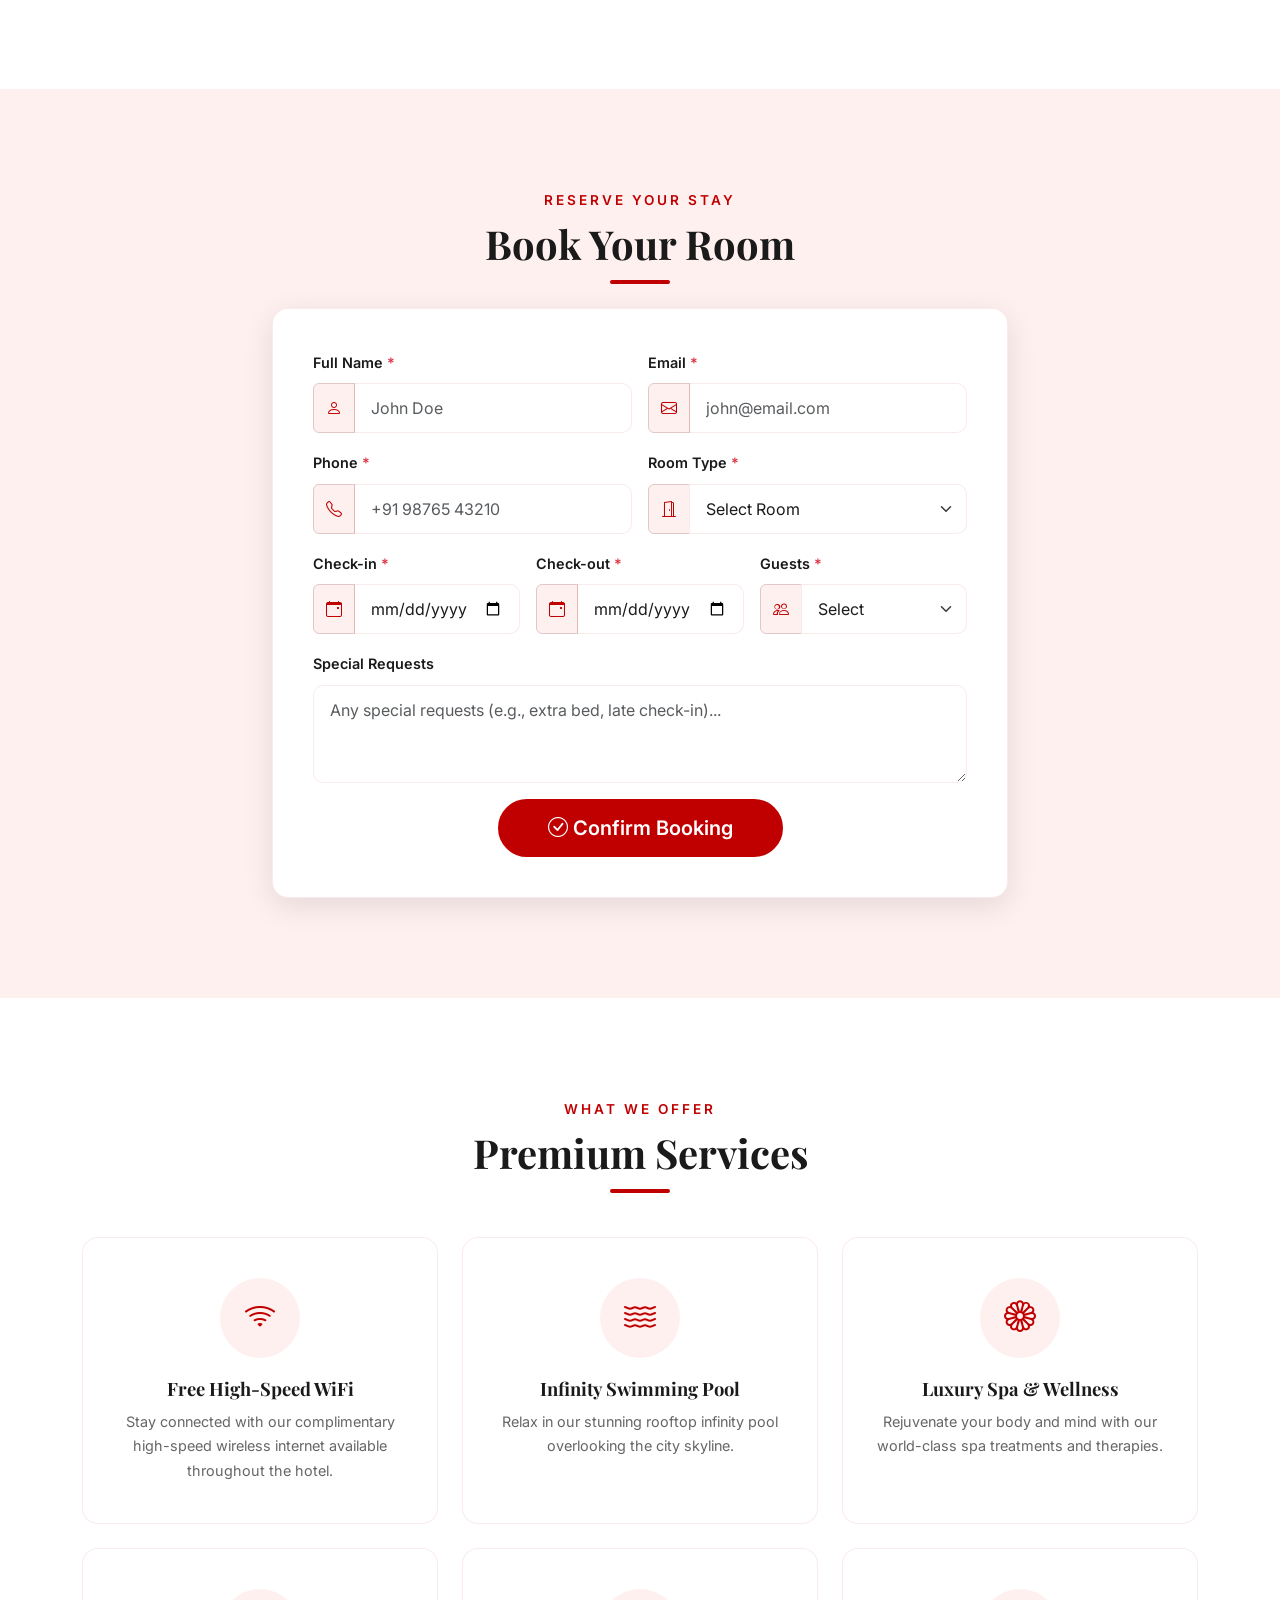
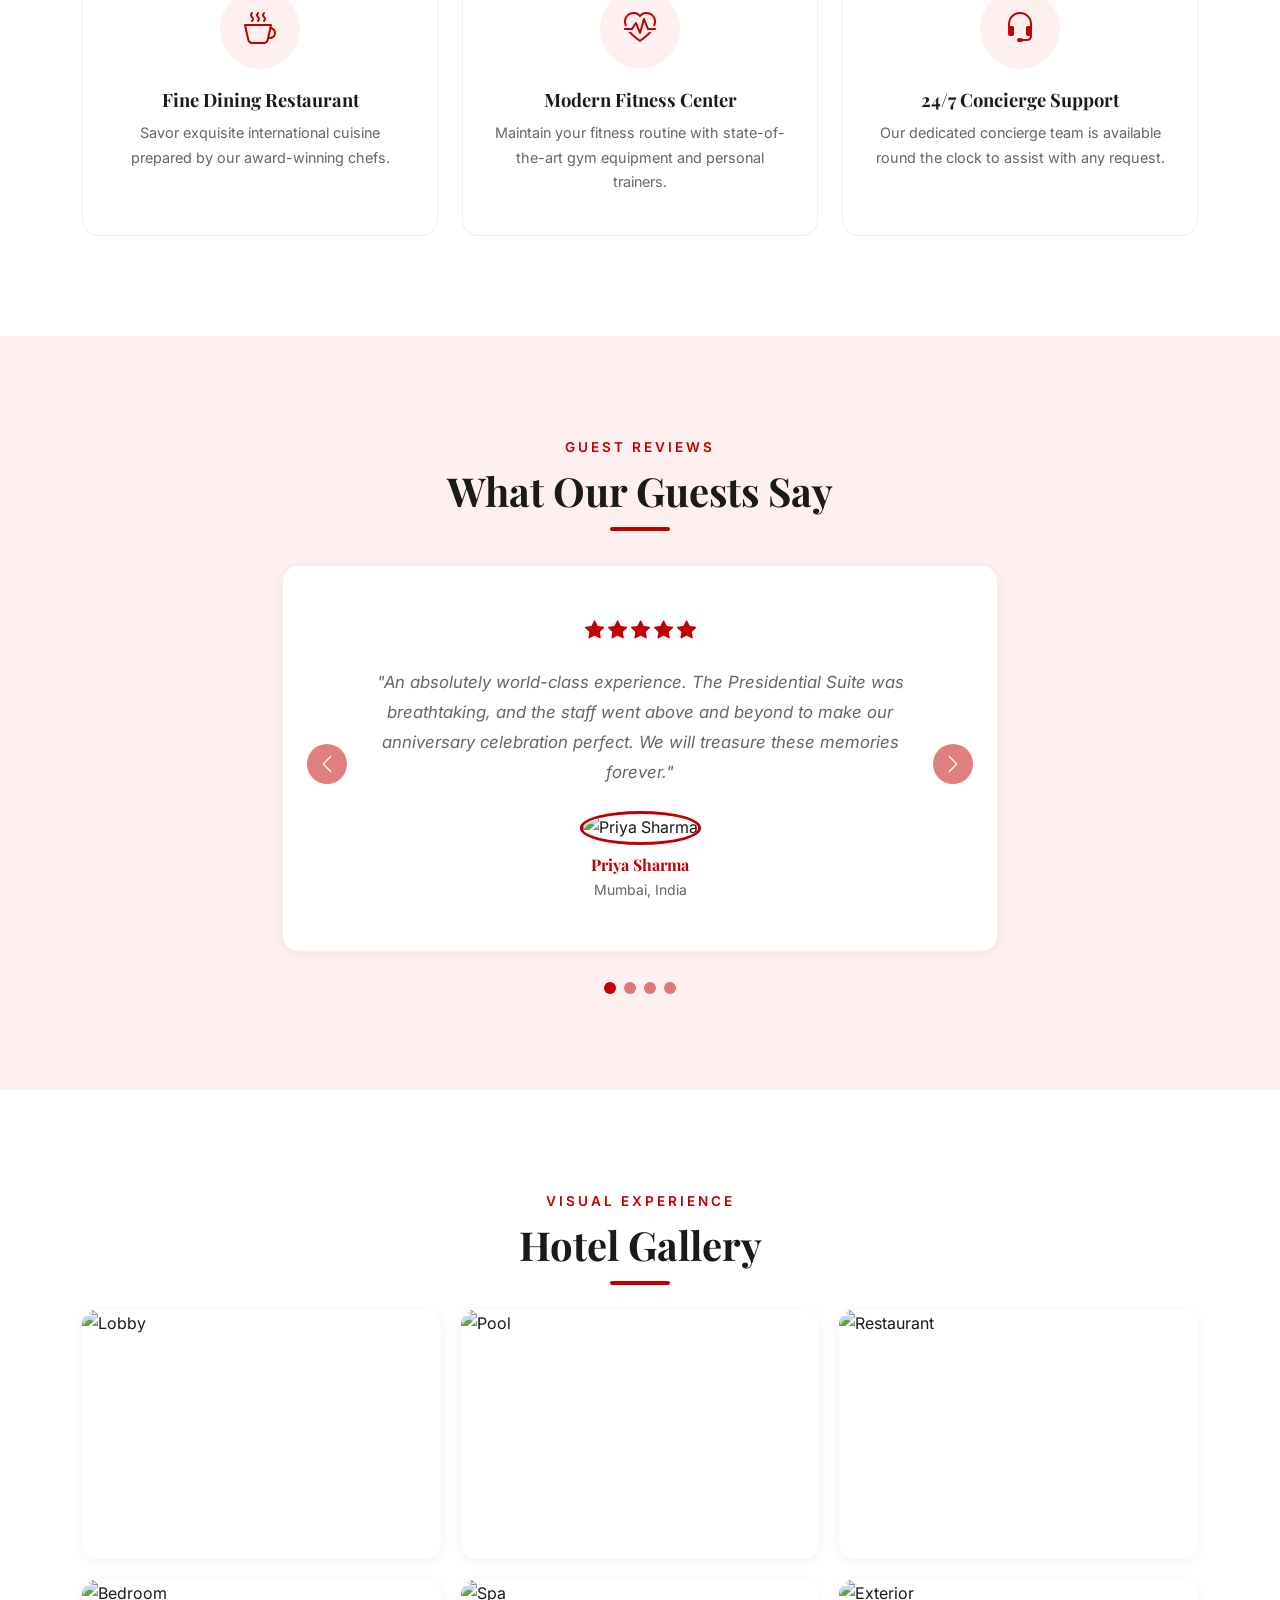
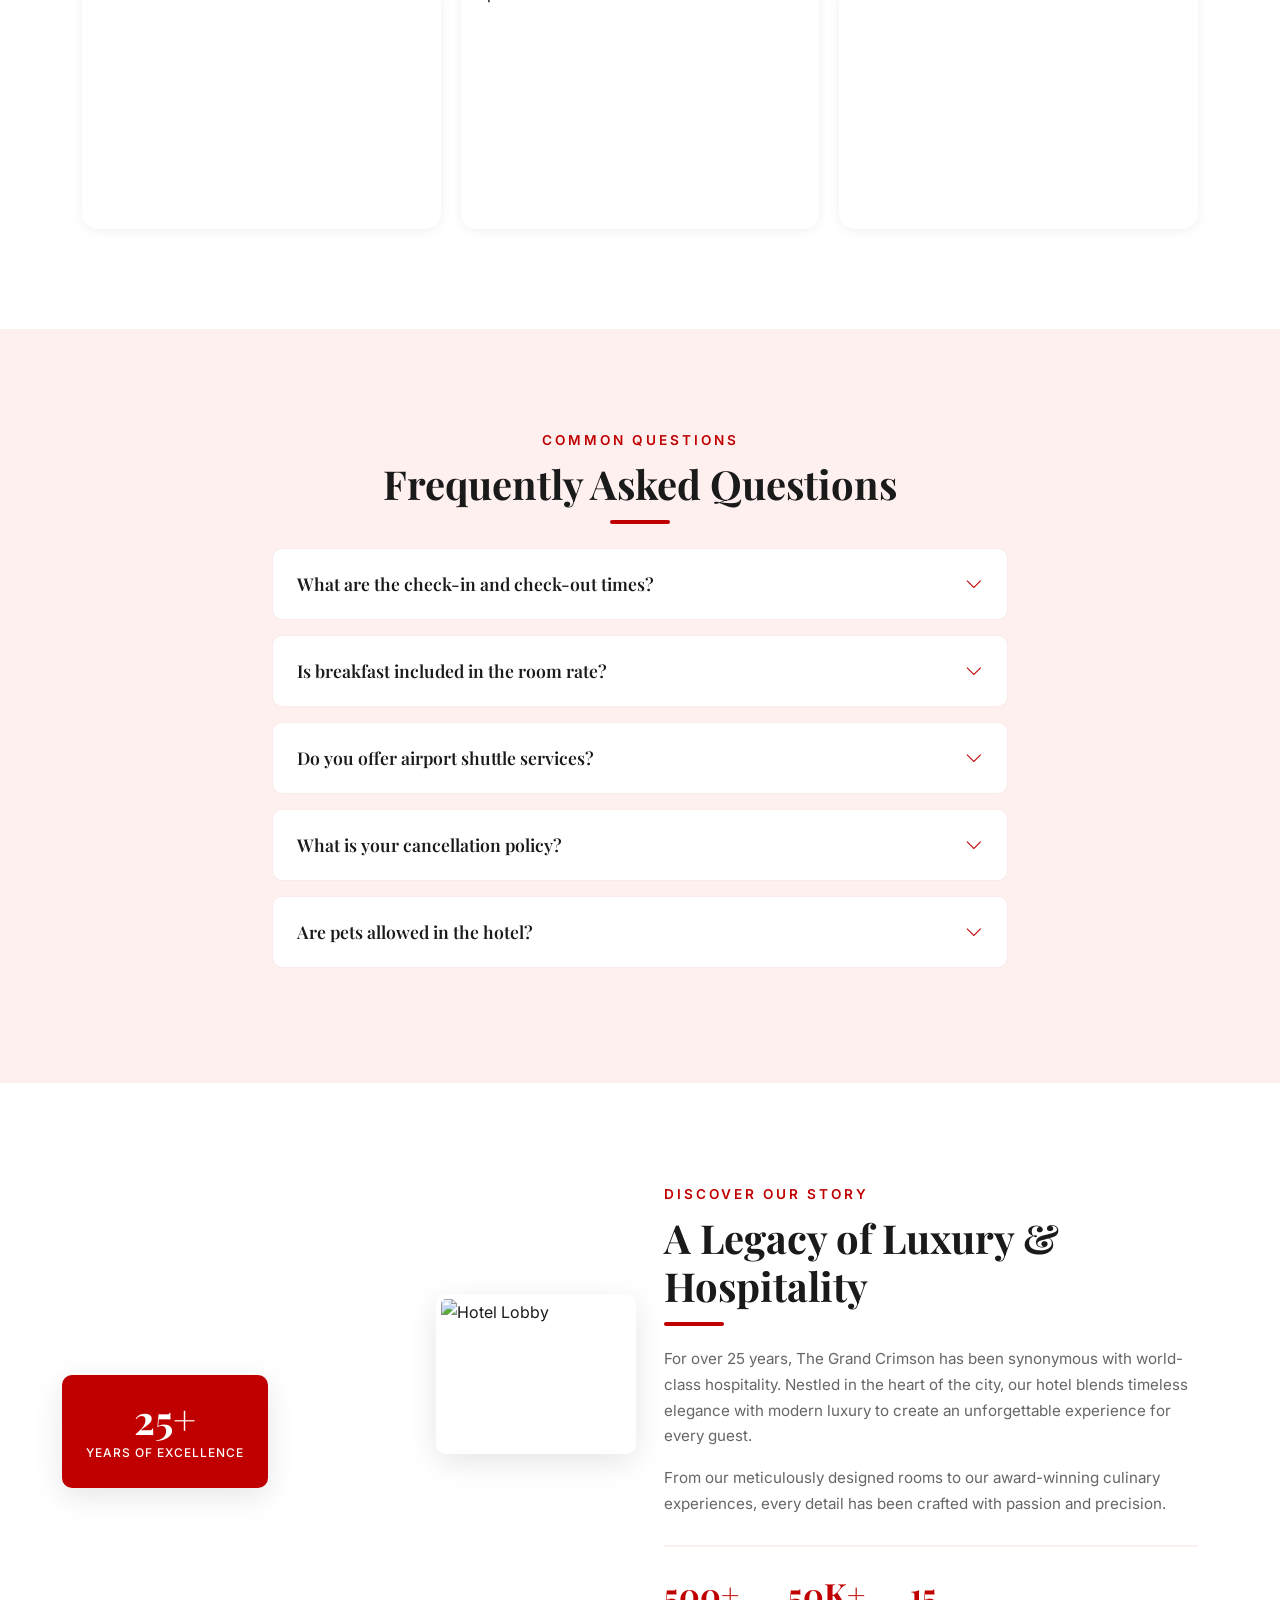
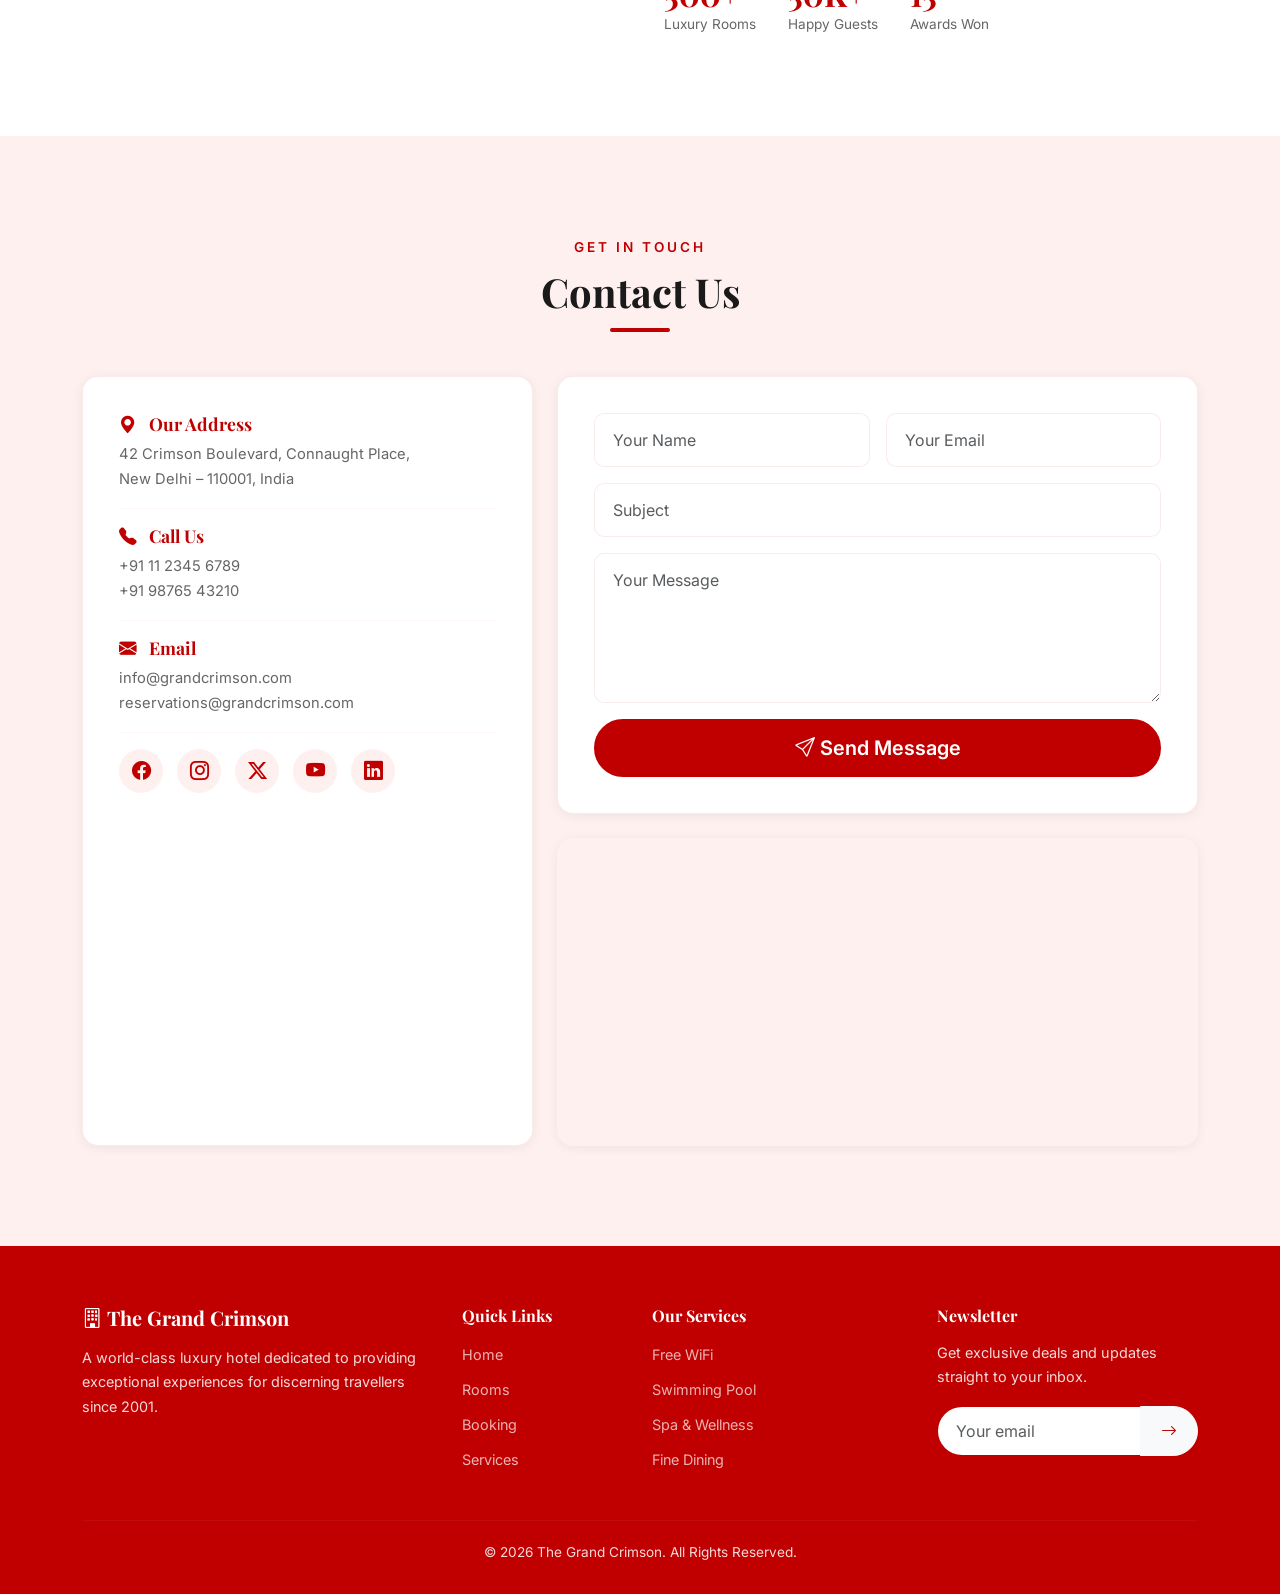
==== commit ff47722a: "do some changes and add more things" ====
--- a/index.html
+++ b/index.html
@@ -35,6 +35,8 @@
                     <li class="nav-item"><a class="nav-link" href="#rooms">Rooms</a></li>
                     <li class="nav-item"><a class="nav-link" href="#booking">Booking</a></li>
                     <li class="nav-item"><a class="nav-link" href="#services">Services</a></li>
+                    <li class="nav-item"><a class="nav-link" href="#gallery">Gallery</a></li>
+                    <li class="nav-item"><a class="nav-link" href="#faq">FAQ</a></li>
                     <li class="nav-item"><a class="nav-link" href="#testimonials">Testimonials</a></li>
                     <li class="nav-item"><a class="nav-link" href="#about">About</a></li>
                     <li class="nav-item"><a class="nav-link" href="#contact">Contact</a></li>
@@ -73,6 +75,34 @@
                 <p class="section-desc">Choose from our curated selection of world-class rooms designed for ultimate
                     comfort and luxury.</p>
             </div>
+
+
+            <div class="filter-container reveal">
+                <div class="filter-row">
+                    <div class="filter-group">
+                        <label for="filterSearch"><i class="bi bi-search"></i> Search Rooms</label>
+                        <input type="text" id="filterSearch" class="form-control" placeholder="e.g. Deluxe, Suite...">
+                    </div>
+                    <div class="filter-group">
+                        <label for="filterPrice"><i class="bi bi-currency-rupee"></i> Max Price</label>
+                        <select id="filterPrice" class="form-select">
+                            <option value="any">Any Price</option>
+                            <option value="5000">Under ₹5,000</option>
+                            <option value="10000">Under ₹10,000</option>
+                            <option value="20000">Under ₹20,000</option>
+                        </select>
+                    </div>
+                    <div class="filter-group">
+                        <label for="filterSort"><i class="bi bi-sort-down"></i> Sort By</label>
+                        <select id="filterSort" class="form-select">
+                            <option value="default">Recommended</option>
+                            <option value="price-low">Price: Low to High</option>
+                            <option value="price-high">Price: High to Low</option>
+                        </select>
+                    </div>
+                </div>
+            </div>
+
             <div class="row g-4 mt-3" id="roomsContainer">
             </div>
         </div>
@@ -389,6 +419,113 @@
                             <button type="button" data-bs-target="#testimonialCarousel" data-bs-slide-to="1"></button>
                             <button type="button" data-bs-target="#testimonialCarousel" data-bs-slide-to="2"></button>
                             <button type="button" data-bs-target="#testimonialCarousel" data-bs-slide-to="3"></button>
+                        </div>
+                    </div>
+                </div>
+            </div>
+        </div>
+    </section>
+
+
+    <section id="gallery" class="section-padding">
+        <div class="container">
+            <div class="section-header text-center">
+                <p class="section-subtitle">Visual Experience</p>
+                <h2 class="section-title">Hotel Gallery</h2>
+                <div class="section-divider"></div>
+            </div>
+            <div class="gallery-grid mt-4">
+                <div class="gallery-item reveal"
+                    onclick="openLightbox('https://images.unsplash.com/photo-1571896349842-33c89424de2d?w=1200&q=80', 'Luxury Lobby')">
+                    <img src="https://images.unsplash.com/photo-1571896349842-33c89424de2d?w=600&q=80" alt="Lobby">
+                    <div class="gallery-overlay"><i class="bi bi-search"></i></div>
+                </div>
+                <div class="gallery-item reveal"
+                    onclick="openLightbox('https://images.unsplash.com/photo-1584132967334-10e028bd69f7?w=1200&q=80', 'Infinity Pool')">
+                    <img src="https://images.unsplash.com/photo-1584132967334-10e028bd69f7?w=600&q=80" alt="Pool">
+                    <div class="gallery-overlay"><i class="bi bi-search"></i></div>
+                </div>
+                <div class="gallery-item reveal"
+                    onclick="openLightbox('https://images.unsplash.com/photo-1571003123894-1f0594d2b5d9?w=1200&q=80', 'Fine Dining')">
+                    <img src="https://images.unsplash.com/photo-1571003123894-1f0594d2b5d9?w=600&q=80" alt="Restaurant">
+                    <div class="gallery-overlay"><i class="bi bi-search"></i></div>
+                </div>
+                <div class="gallery-item reveal"
+                    onclick="openLightbox('https://images.unsplash.com/photo-1618773928121-c32242e63f39?w=600&auto=format&fit=crop&q=60&ixlib=rb-4.1.0&ixid=M3wxMjA3fDB8MHxzZWFyY2h8MjB8fGhvdGVsc3xlbnwwfHwwfHx8MA%3D%3D', 'Premium Bedroom')">
+                    <img src="https://images.unsplash.com/photo-1618773928121-c32242e63f39?w=600&auto=format&fit=crop&q=60&ixlib=rb-4.1.0&ixid=M3wxMjA3fDB8MHxzZWFyY2h8MjB8fGhvdGVsc3xlbnwwfHwwfHx8MA%3D%3D', 'Premium Bedroom"
+                        alt="Bedroom">
+                    <div class="gallery-overlay"><i class="bi bi-search"></i></div>
+                </div>
+                <div class="gallery-item reveal"
+                    onclick="openLightbox('https://images.unsplash.com/photo-1693578538512-fc66f318c833?w=600&auto=format&fit=crop&q=60&ixlib=rb-4.1.0&ixid=M3wxMjA3fDB8MHxzZWFyY2h8Mjh8fHNwYXxlbnwwfHwwfHx8MA%3D%3D', 'Luxury Spa')">
+                    <img src="https://images.unsplash.com/photo-1693578538512-fc66f318c833?w=600&auto=format&fit=crop&q=60&ixlib=rb-4.1.0&ixid=M3wxMjA3fDB8MHxzZWFyY2h8Mjh8fHNwYXxlbnwwfHwwfHx8MA%3D%3D"
+                        alt="Spa">
+                    <div class="gallery-overlay"><i class="bi bi-search"></i></div>
+                </div>
+                <div class="gallery-item reveal"
+                    onclick="openLightbox('https://images.unsplash.com/photo-1711743266323-5badf42d4797?w=600&auto=format&fit=crop&q=60&ixlib=rb-4.1.0&ixid=M3wxMjA3fDB8MHxzZWFyY2h8Mnx8aG90ZWwlMjBleHRlcmlvcnxlbnwwfHwwfHx8MA%3D%3D')">
+                    <img src="https://images.unsplash.com/photo-1711743266323-5badf42d4797?w=600&auto=format&fit=crop&q=60&ixlib=rb-4.1.0&ixid=M3wxMjA3fDB8MHxzZWFyY2h8Mnx8aG90ZWwlMjBleHRlcmlvcnxlbnwwfHwwfHx8MA%3D%3D"
+                        alt="Exterior">
+                    <div class="gallery-overlay"><i class="bi bi-search"></i></div>
+                </div>
+            </div>
+        </div>
+    </section>
+
+
+    <section id="faq" class="section-padding bg-light-red">
+        <div class="container">
+            <div class="section-header text-center">
+                <p class="section-subtitle">Common Questions</p>
+                <h2 class="section-title">Frequently Asked Questions</h2>
+                <div class="section-divider"></div>
+            </div>
+            <div class="row justify-content-center mt-4">
+                <div class="col-lg-8">
+                    <div class="faq-accordion">
+                        <div class="faq-item reveal">
+                            <button class="faq-question">What are the check-in and check-out times? <i
+                                    class="bi bi-chevron-down"></i></button>
+                            <div class="faq-answer">
+                                <p>Our standard check-in time is 2:00 PM and check-out time is 11:00 AM. Early check-in
+                                    or late check-out is subject to availability and may incur additional charges.</p>
+                            </div>
+                        </div>
+                        <div class="faq-item reveal">
+                            <button class="faq-question">Is breakfast included in the room rate? <i
+                                    class="bi bi-chevron-down"></i></button>
+                            <div class="faq-answer">
+                                <p>Breakfast inclusion depends on the room type and package you select. Our Superior,
+                                    Executive, and all Suite categories include a complimentary buffet breakfast at our
+                                    main restaurant.</p>
+                            </div>
+                        </div>
+                        <div class="faq-item reveal">
+                            <button class="faq-question">Do you offer airport shuttle services? <i
+                                    class="bi bi-chevron-down"></i></button>
+                            <div class="faq-answer">
+                                <p>Yes, we provide luxury airport transfers. Our Luxury, Presidential, and Penthouse
+                                    suites include complimentary transfers. For other room types, transfers can be
+                                    arranged through our concierge for a nominal fee.</p>
+                            </div>
+                        </div>
+                        <div class="faq-item reveal">
+                            <button class="faq-question">What is your cancellation policy? <i
+                                    class="bi bi-chevron-down"></i></button>
+                            <div class="faq-answer">
+                                <p>Cancellations made up to 48 hours before the arrival date are free of charge.
+                                    Cancellations within 48 hours or no-shows will be charged for the first night's
+                                    stay.</p>
+                            </div>
+                        </div>
+                        <div class="faq-item reveal">
+                            <button class="faq-question">Are pets allowed in the hotel? <i
+                                    class="bi bi-chevron-down"></i></button>
+                            <div class="faq-answer">
+                                <p>While we love animals, we currently only allow small service animals with prior
+                                    notification. Please contact our front desk for more details regarding our service
+                                    animal policy.</p>
+                            </div>
                         </div>
                     </div>
                 </div>
@@ -568,6 +705,20 @@
         </div>
     </div>
 
+
+    <div class="modal fade" id="lightboxModal" tabindex="-1" aria-hidden="true">
+        <div class="modal-dialog modal-dialog-centered modal-xl">
+            <div class="modal-content border-0 bg-transparent">
+                <div class="modal-body text-center p-0 position-relative">
+                    <button type="button" class="btn-close btn-close-white position-absolute top-0 end-0 m-3"
+                        data-bs-dismiss="modal" aria-label="Close"></button>
+                    <img src="" id="lightboxImg" class="lightbox-img rounded shadow-lg" alt="Hotel Photo">
+                    <h4 id="lightboxTitle" class="text-white mt-3 fw-light"></h4>
+                </div>
+            </div>
+        </div>
+    </div>
+
     <button id="backToTop" class="back-to-top" aria-label="Back to top">
         <i class="bi bi-arrow-up"></i>
     </button>
--- a/styles.css
+++ b/styles.css
@@ -1,9 +1,3 @@
-/* ================================================
-   THE GRAND CRIMSON — HOTEL BOOKING WEBSITE
-   Red & White Premium Theme
-   ================================================ */
-
-/* ---------- CSS Variables ---------- */
 :root {
     --crimson: #C00000;
     --crimson-dark: #9B0000;
@@ -14,6 +8,8 @@
     --light-red-bg: #FFF0F0;
     --text-dark: #1A1A1A;
     --text-muted: #666666;
+    --border-color: rgba(192, 0, 0, .08);
+    --card-bg: #FFFFFF;
     --font-heading: 'Playfair Display', Georgia, serif;
     --font-body: 'Inter', system-ui, sans-serif;
     --shadow-sm: 0 2px 12px rgba(0, 0, 0, .06);
@@ -24,7 +20,7 @@
     --transition: .35s cubic-bezier(.4, 0, .2, 1);
 }
 
-/* ---------- Reset & Base ---------- */
+
 *,
 *::before,
 *::after {
@@ -69,7 +65,7 @@
     color: var(--white);
 }
 
-/* ---------- Reusable Components ---------- */
+
 .section-padding {
     padding: 100px 0;
 }
@@ -121,7 +117,7 @@
     color: var(--crimson) !important;
 }
 
-/* --- Crimson Button --- */
+
 .btn-crimson {
     background: var(--crimson);
     color: var(--white);
@@ -142,7 +138,7 @@
     transform: scale(.97);
 }
 
-/* --- Outline Crimson Button --- */
+
 .btn-outline-crimson {
     background: transparent;
     color: var(--crimson);
@@ -158,9 +154,158 @@
     color: var(--white);
 }
 
-/* ================================================
-   NAVBAR
-   ================================================ */
+
+
+
+.filter-container {
+    background: var(--card-bg);
+    padding: 24px;
+    border-radius: var(--radius);
+    box-shadow: var(--shadow-md);
+    margin-bottom: 40px;
+    border: 1px solid var(--border-color);
+    transition: var(--transition);
+}
+
+.filter-row {
+    display: flex;
+    flex-wrap: wrap;
+    gap: 15px;
+    align-items: flex-end;
+}
+
+.filter-group {
+    flex: 1;
+    min-width: 200px;
+}
+
+.filter-group label {
+    font-size: .85rem;
+    font-weight: 600;
+    margin-bottom: 6px;
+    color: var(--text-dark);
+    display: block;
+}
+
+.filter-group .form-control,
+.filter-group .form-select {
+    background-color: var(--white);
+    color: var(--text-dark);
+    border: 1px solid var(--border-color);
+    border-radius: var(--radius-sm);
+    padding: 10px 14px;
+}
+
+.filter-group .form-control:focus,
+.filter-group .form-select:focus {
+    border-color: var(--crimson);
+    box-shadow: 0 0 0 3px var(--crimson-glow);
+}
+
+
+.faq-item {
+    background: var(--card-bg);
+    border: 1px solid var(--border-color);
+    border-radius: var(--radius-sm);
+    margin-bottom: 15px;
+    overflow: hidden;
+    transition: var(--transition);
+}
+
+.faq-question {
+    padding: 20px 24px;
+    width: 100%;
+    text-align: left;
+    background: none;
+    border: none;
+    display: flex;
+    justify-content: space-between;
+    align-items: center;
+    font-weight: 600;
+    color: var(--text-dark);
+    font-family: var(--font-heading);
+    font-size: 1.1rem;
+    cursor: pointer;
+}
+
+.faq-question i {
+    transition: var(--transition);
+    color: var(--crimson);
+}
+
+.faq-question.active i {
+    transform: rotate(180deg);
+}
+
+.faq-answer {
+    padding: 0 24px;
+    max-height: 0;
+    overflow: hidden;
+    transition: max-height 0.3s ease-out, padding 0.3s ease-out;
+    color: var(--text-muted);
+    font-size: .95rem;
+}
+
+.faq-answer.show {
+    padding-bottom: 20px;
+}
+
+
+.gallery-grid {
+    display: grid;
+    grid-template-columns: repeat(auto-fill, minmax(300px, 1fr));
+    gap: 20px;
+}
+
+.gallery-item {
+    position: relative;
+    border-radius: var(--radius);
+    overflow: hidden;
+    height: 250px;
+    cursor: pointer;
+    box-shadow: var(--shadow-sm);
+}
+
+.gallery-item img {
+    width: 100%;
+    height: 100%;
+    object-fit: cover;
+    transition: transform .6s ease;
+}
+
+.gallery-item:hover img {
+    transform: scale(1.1);
+}
+
+.gallery-overlay {
+    position: absolute;
+    inset: 0;
+    background: rgba(192, 0, 0, 0.7);
+    display: flex;
+    align-items: center;
+    justify-content: center;
+    opacity: 0;
+    transition: var(--transition);
+    color: var(--white);
+    font-size: 1.5rem;
+}
+
+.gallery-item:hover .gallery-overlay {
+    opacity: 1;
+}
+
+
+.lightbox-modal {
+    background: rgba(0, 0, 0, 0.95);
+}
+
+.lightbox-img {
+    max-width: 90vw;
+    max-height: 80vh;
+    object-fit: contain;
+}
+
+
 .navbar {
     background: var(--crimson) !important;
     padding: 14px 0;
@@ -215,9 +360,7 @@
     box-shadow: 0 0 0 3px rgba(255, 255, 255, .25);
 }
 
-/* ================================================
-   HERO SECTION
-   ================================================ */
+
 .hero-section {
     position: relative;
     height: 100vh;
@@ -306,7 +449,7 @@
     }
 }
 
-/* Hero Animations */
+
 .animate-fade-up {
     opacity: 0;
     transform: translateY(40px);
@@ -336,14 +479,12 @@
     }
 }
 
-/* ================================================
-   ROOM CARDS
-   ================================================ */
+
 .room-card {
-    background: var(--white);
+    background: var(--card-bg);
     border-radius: var(--radius);
     overflow: hidden;
-    border: 1px solid rgba(192, 0, 0, .08);
+    border: 1px solid var(--border-color);
     transition: var(--transition);
     height: 100%;
     display: flex;
@@ -445,13 +586,12 @@
     padding: 10px;
 }
 
-/* ================================================
-   ROOM DETAIL MODAL
-   ================================================ */
+
 #roomDetailModal .modal-content {
     border: none;
     border-radius: var(--radius);
     overflow: hidden;
+    background: var(--card-bg);
 }
 
 #roomDetailModal .modal-header {
@@ -511,15 +651,13 @@
     margin-right: 8px;
 }
 
-/* ================================================
-   BOOKING FORM
-   ================================================ */
+
 .booking-form-card {
-    background: var(--white);
+    background: var(--card-bg);
     border-radius: var(--radius);
     padding: 40px;
     box-shadow: var(--shadow-md);
-    border: 1px solid rgba(192, 0, 0, .06);
+    border: 1px solid var(--border-color);
 }
 
 .booking-form-card .form-label {
@@ -536,7 +674,9 @@
 
 .booking-form-card .form-control,
 .booking-form-card .form-select {
-    border: 1px solid #e0c8c8;
+    border: 1px solid var(--border-color);
+    background-color: var(--white);
+    color: var(--text-dark);
     border-radius: 0 var(--radius-sm) var(--radius-sm) 0;
     padding: 12px 16px;
     transition: var(--transition);
@@ -563,14 +703,12 @@
     font-size: .82rem;
 }
 
-/* ================================================
-   SERVICES
-   ================================================ */
+
 .service-card {
-    background: var(--white);
+    background: var(--card-bg);
     border-radius: var(--radius);
     padding: 40px 30px;
-    border: 1px solid rgba(192, 0, 0, .06);
+    border: 1px solid var(--border-color);
     transition: var(--transition);
     height: 100%;
 }
@@ -613,15 +751,13 @@
     margin-bottom: 0;
 }
 
-/* ================================================
-   TESTIMONIALS
-   ================================================ */
+
 .testimonial-card {
-    background: var(--white);
+    background: var(--card-bg);
     border-radius: var(--radius);
     padding: 48px 40px;
     box-shadow: var(--shadow-sm);
-    border: 1px solid rgba(192, 0, 0, .06);
+    border: 1px solid var(--border-color);
     margin: 10px;
 }
 
@@ -665,7 +801,7 @@
     color: var(--text-muted);
 }
 
-/* Carousel Controls */
+
 .carousel-control-prev-icon,
 .carousel-control-next-icon {
     background-color: var(--crimson);
@@ -693,9 +829,7 @@
     bottom: -20px;
 }
 
-/* ================================================
-   ABOUT
-   ================================================ */
+
 .about-image-grid {
     position: relative;
 }
@@ -774,16 +908,14 @@
     margin-bottom: 0;
 }
 
-/* ================================================
-   CONTACT
-   ================================================ */
+
 .contact-info-card {
-    background: var(--white);
+    background: var(--card-bg);
     border-radius: var(--radius);
     padding: 36px;
     box-shadow: var(--shadow-sm);
     height: 100%;
-    border: 1px solid rgba(192, 0, 0, .06);
+    border: 1px solid var(--border-color);
 }
 
 .contact-info-card h5 {
@@ -831,15 +963,17 @@
 }
 
 .contact-form-card {
-    background: var(--white);
+    background: var(--card-bg);
     border-radius: var(--radius);
     padding: 36px;
     box-shadow: var(--shadow-sm);
-    border: 1px solid rgba(192, 0, 0, .06);
+    border: 1px solid var(--border-color);
 }
 
 .contact-form-card .form-control {
-    border: 1px solid #e0c8c8;
+    border: 1px solid var(--border-color);
+    background-color: var(--white);
+    color: var(--text-dark);
     border-radius: var(--radius-sm);
     padding: 14px 18px;
     transition: var(--transition);
@@ -856,9 +990,7 @@
     box-shadow: var(--shadow-sm);
 }
 
-/* ================================================
-   FOOTER
-   ================================================ */
+
 .site-footer {
     background: var(--crimson);
     color: rgba(255, 255, 255, .85);
@@ -898,7 +1030,9 @@
 
 .newsletter-form .form-control {
     border-radius: 50px 0 0 50px;
-    border: none;
+    border: 1px solid var(--border-color);
+    background-color: var(--white);
+    color: var(--text-dark);
     padding: 12px 18px;
 }
 
@@ -936,9 +1070,7 @@
     }
 }
 
-/* ================================================
-   BOOKING CONFIRMATION MODAL
-   ================================================ */
+
 .confirmation-modal {
     border: none;
     border-radius: var(--radius);
@@ -976,9 +1108,7 @@
     font-size: .95rem;
 }
 
-/* ================================================
-   BACK TO TOP BUTTON
-   ================================================ */
+
 .back-to-top {
     position: fixed;
     bottom: 30px;
@@ -1010,9 +1140,7 @@
     transform: translateY(-4px);
 }
 
-/* ================================================
-   SCROLL REVEAL ANIMATIONS
-   ================================================ */
+
 .reveal {
     opacity: 0;
     transform: translateY(30px);
@@ -1024,9 +1152,7 @@
     transform: translateY(0);
 }
 
-/* ================================================
-   RESPONSIVE
-   ================================================ */
+
 @media (max-width: 991px) {
     .section-padding {
         padding: 70px 0;
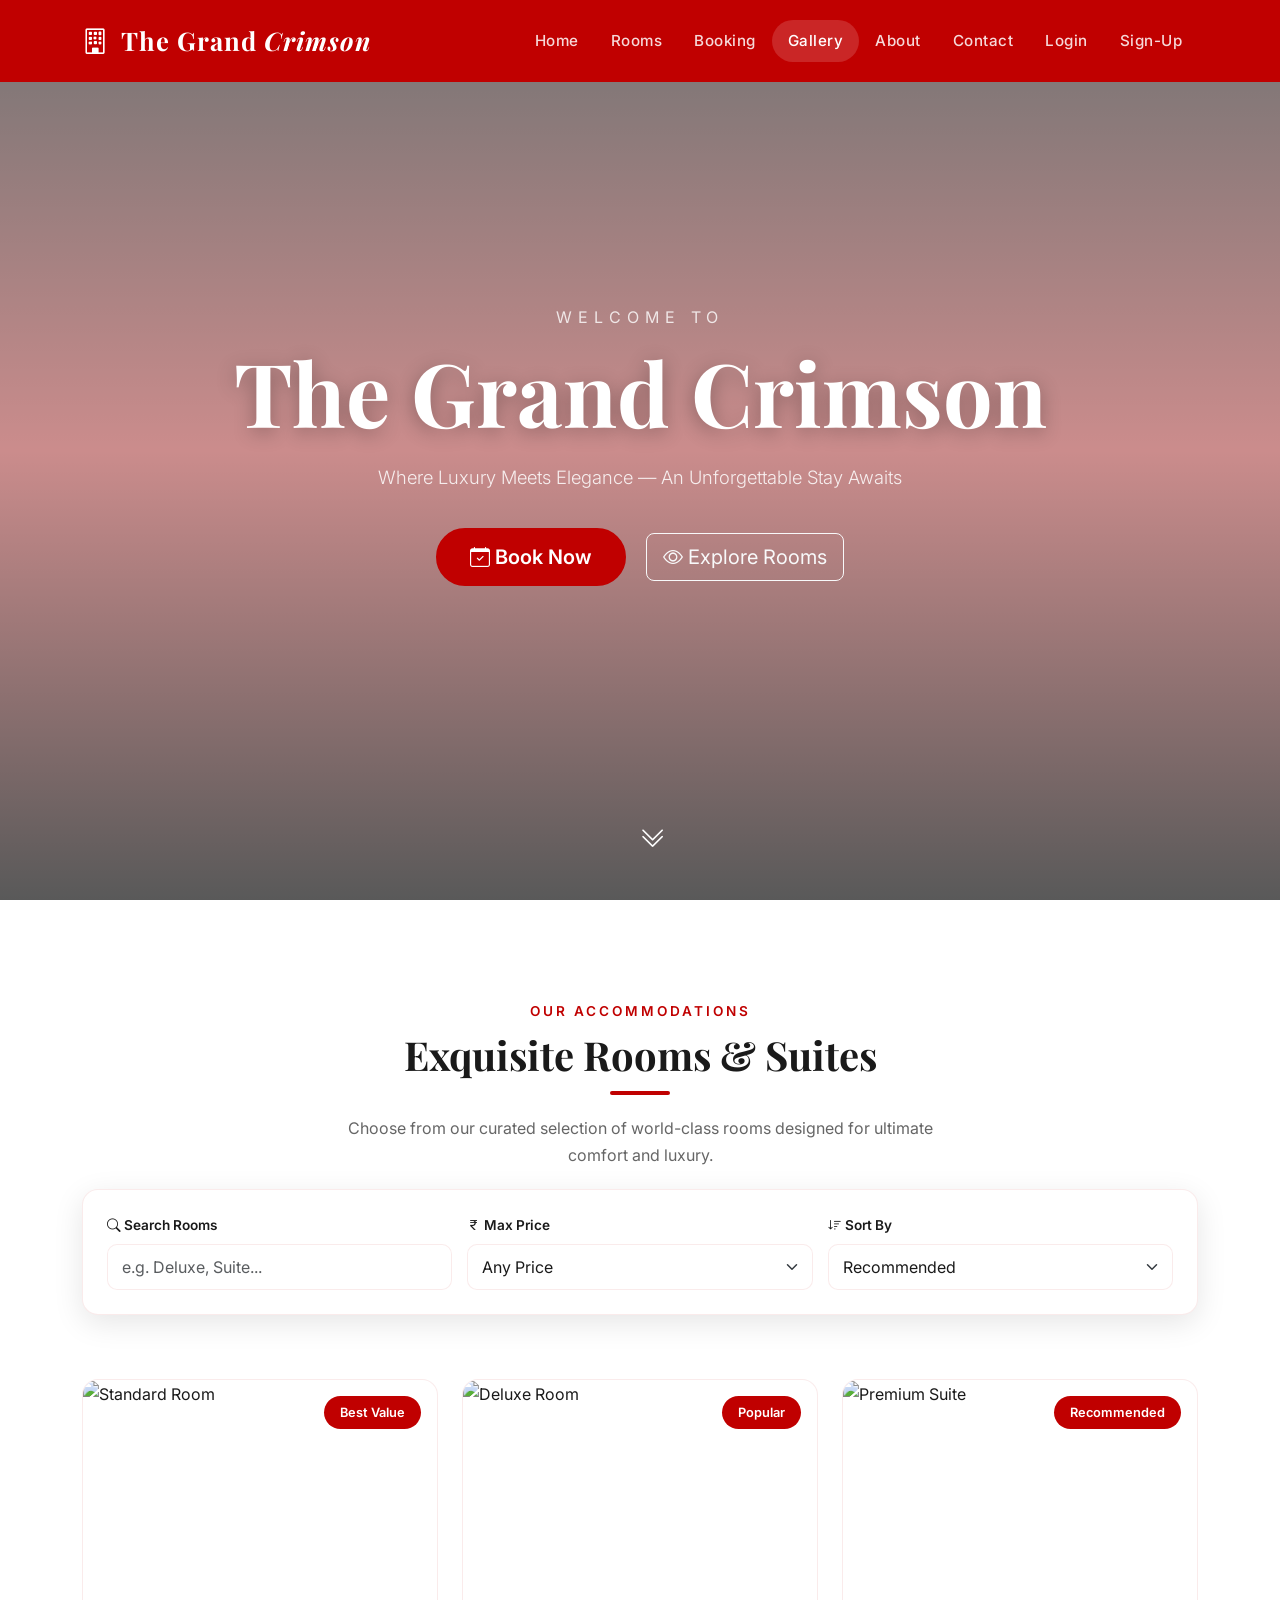
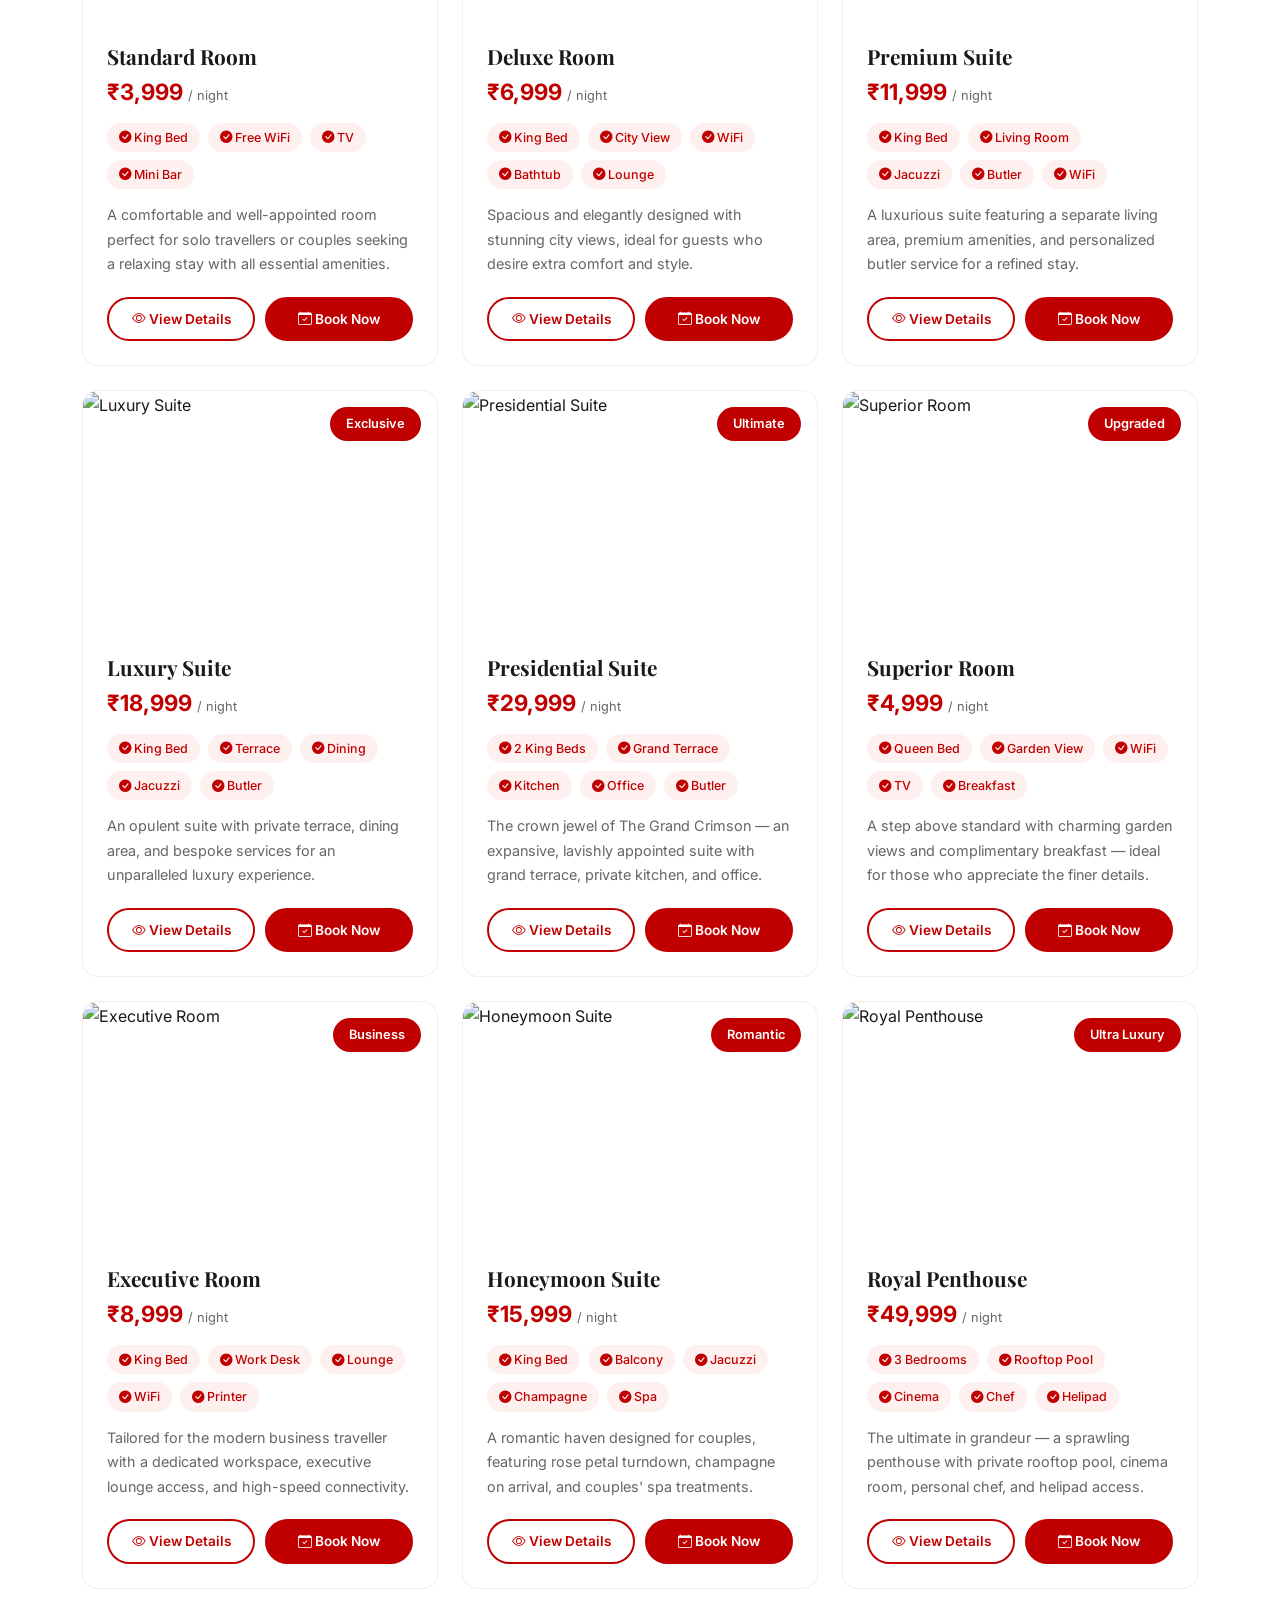
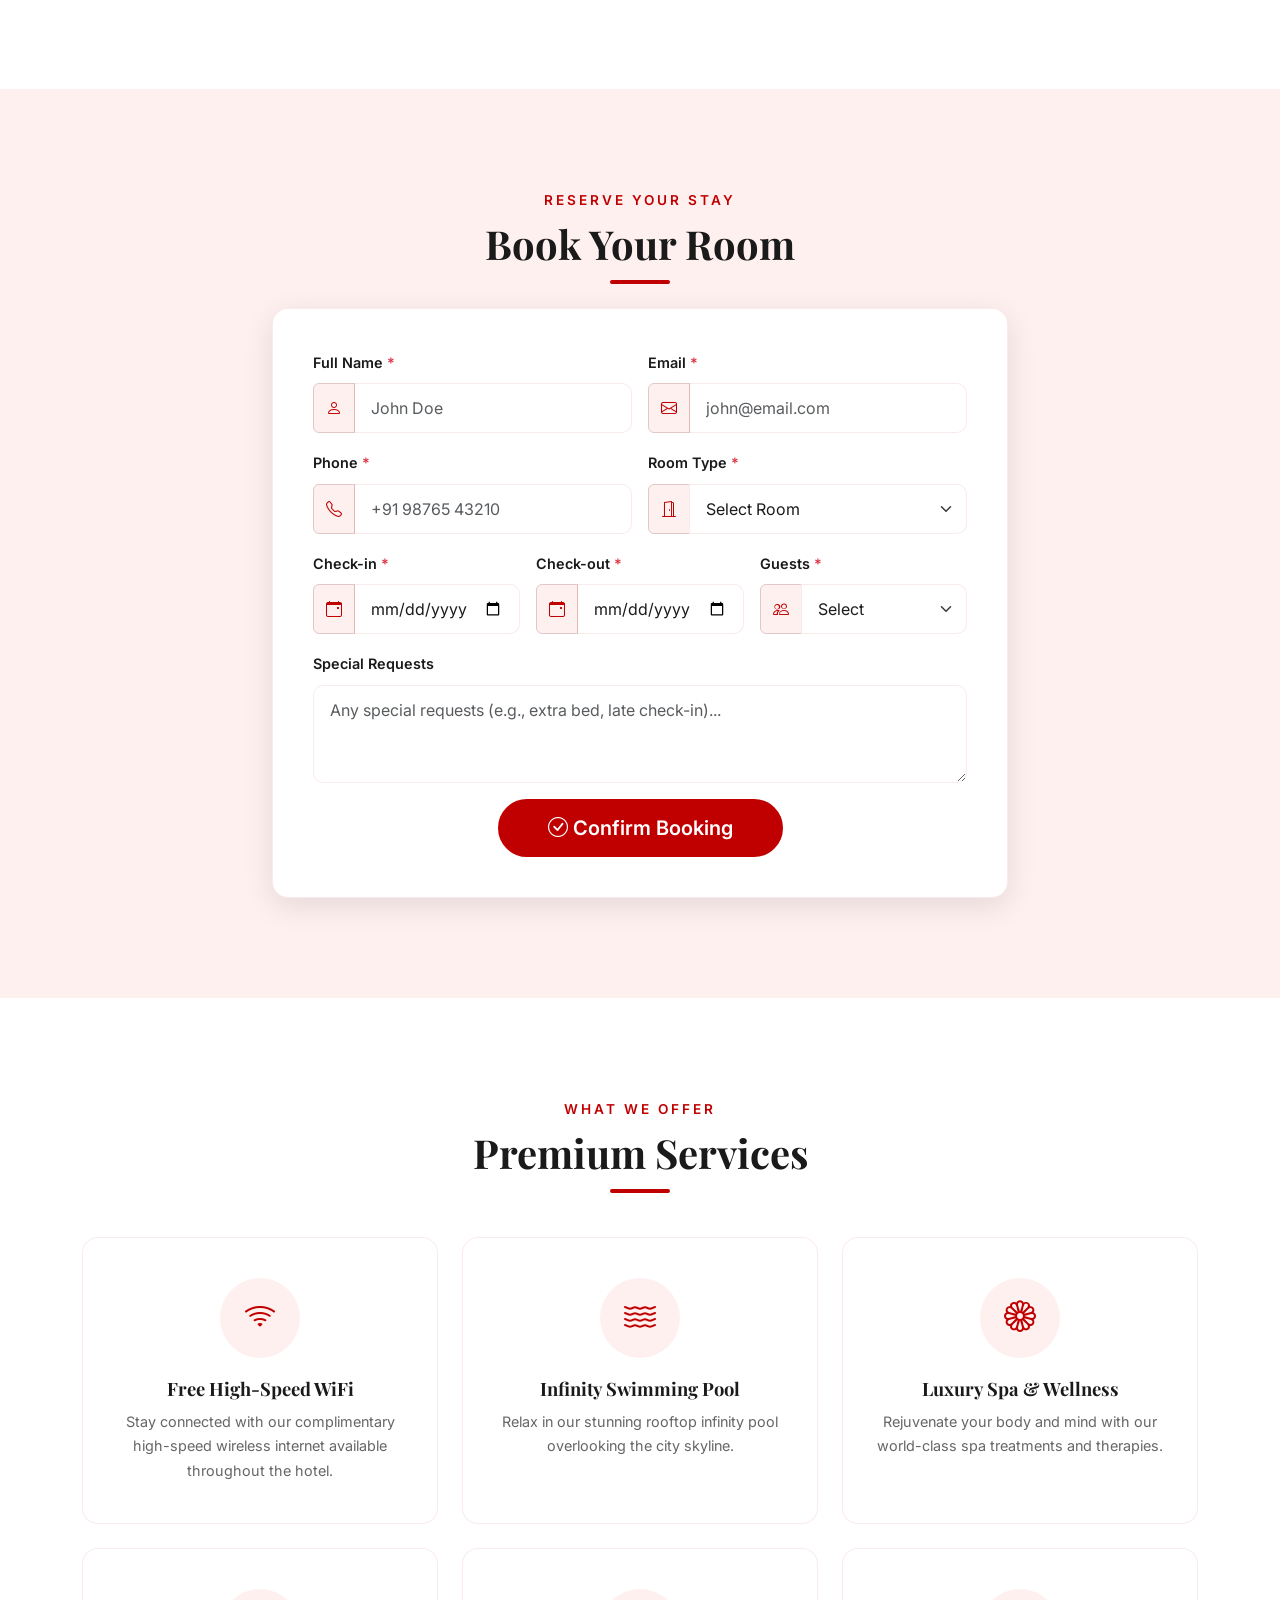
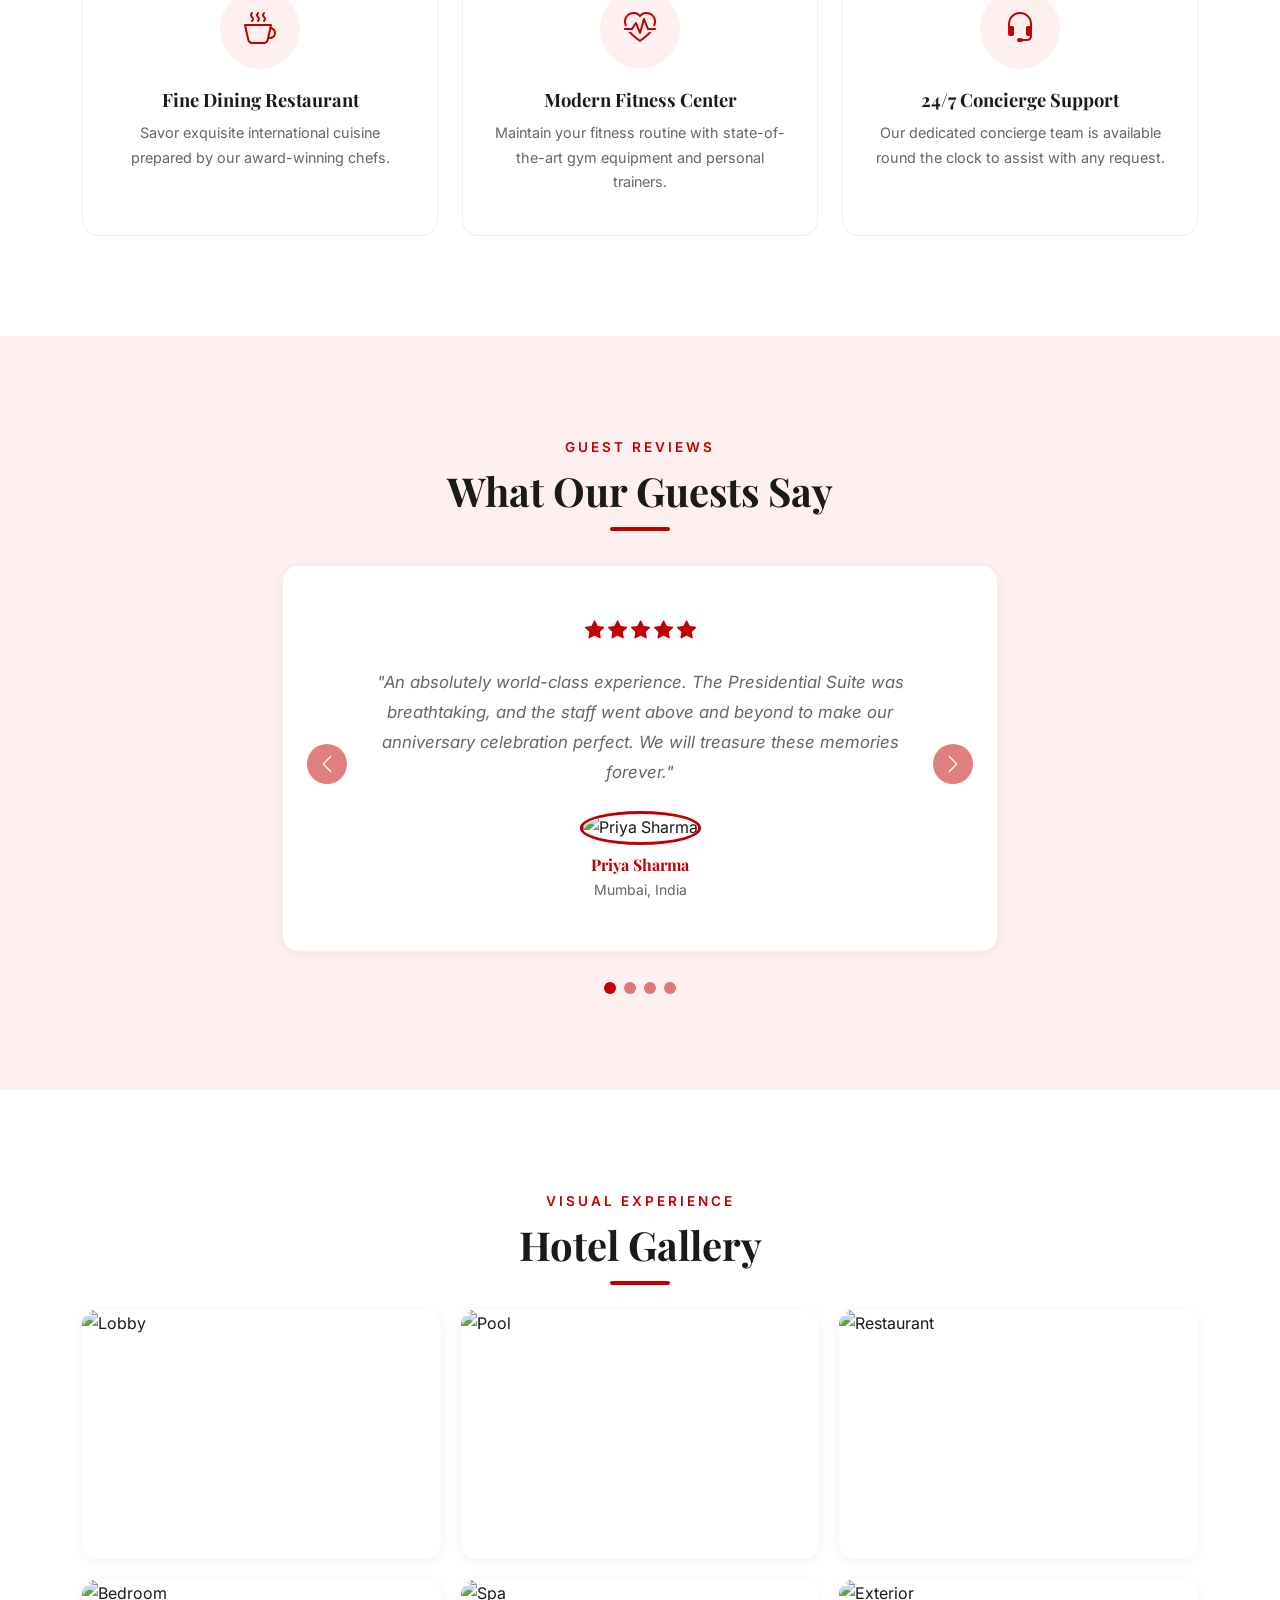
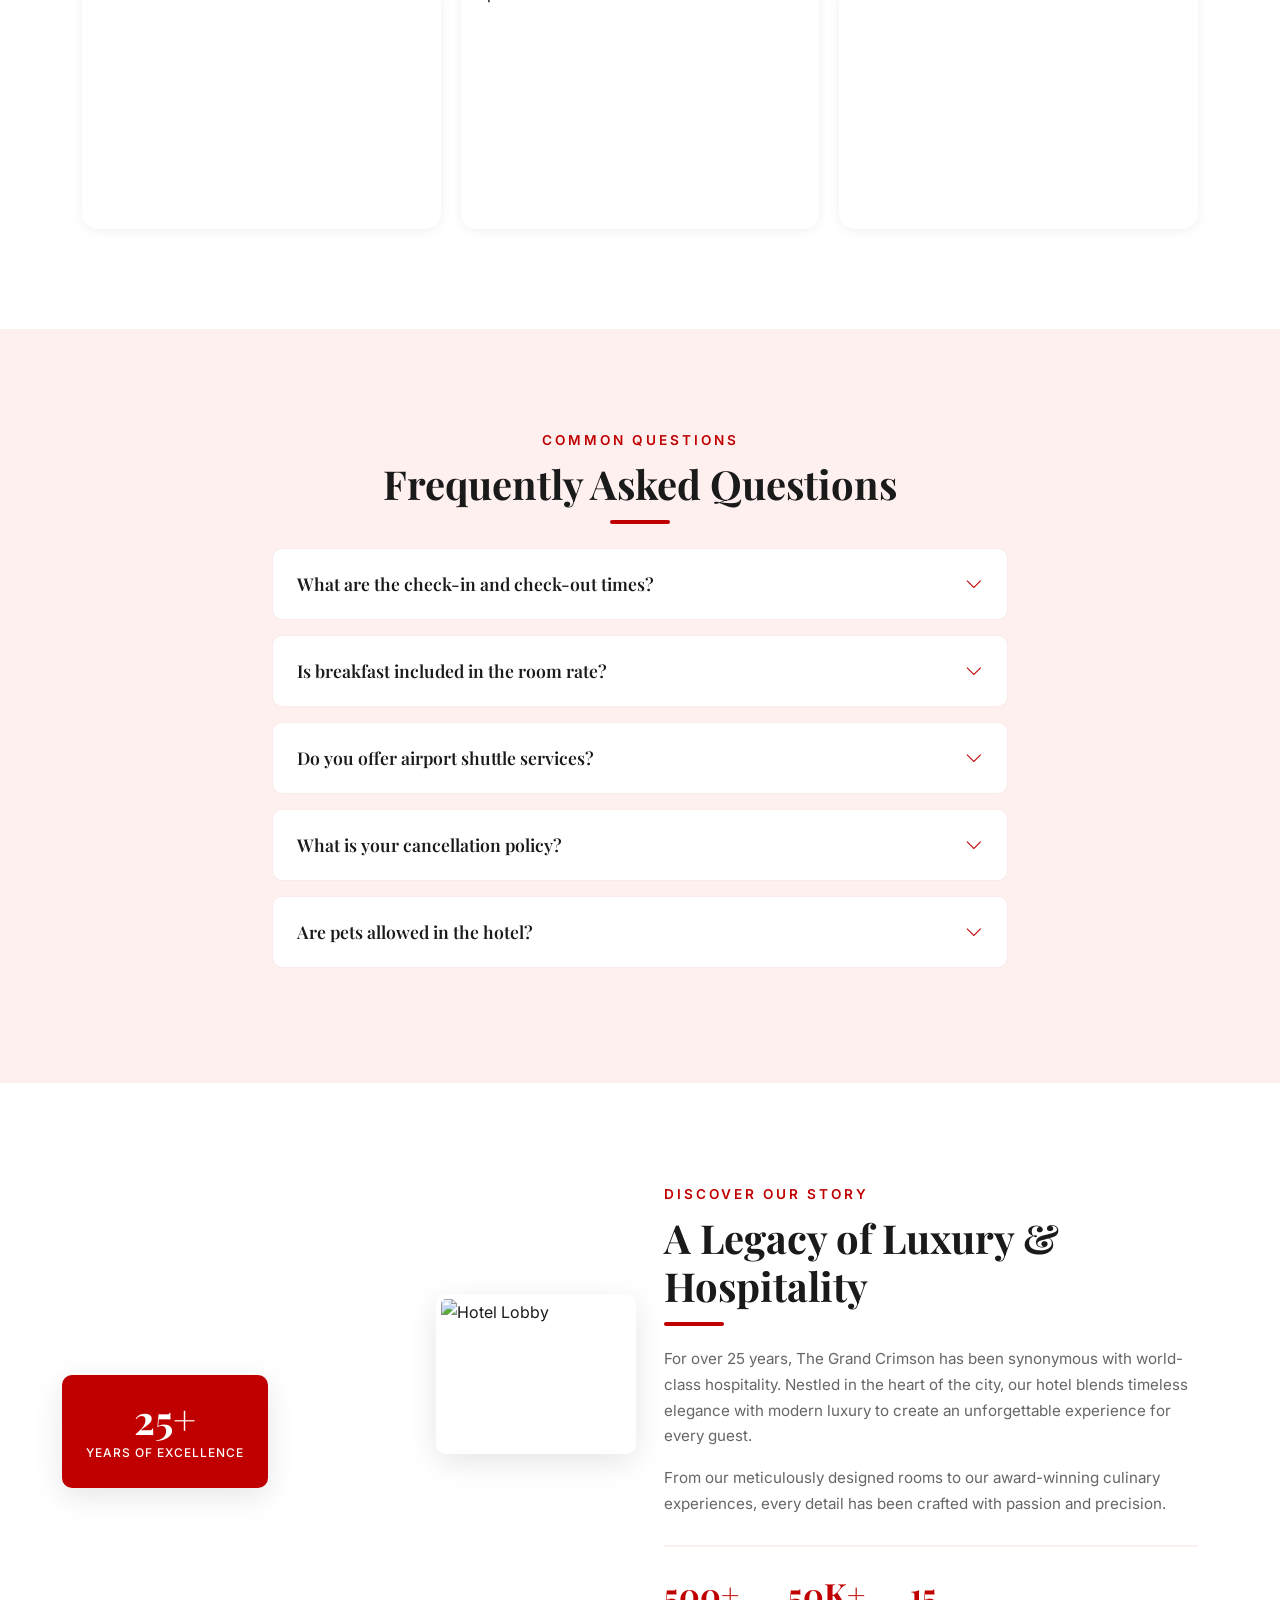
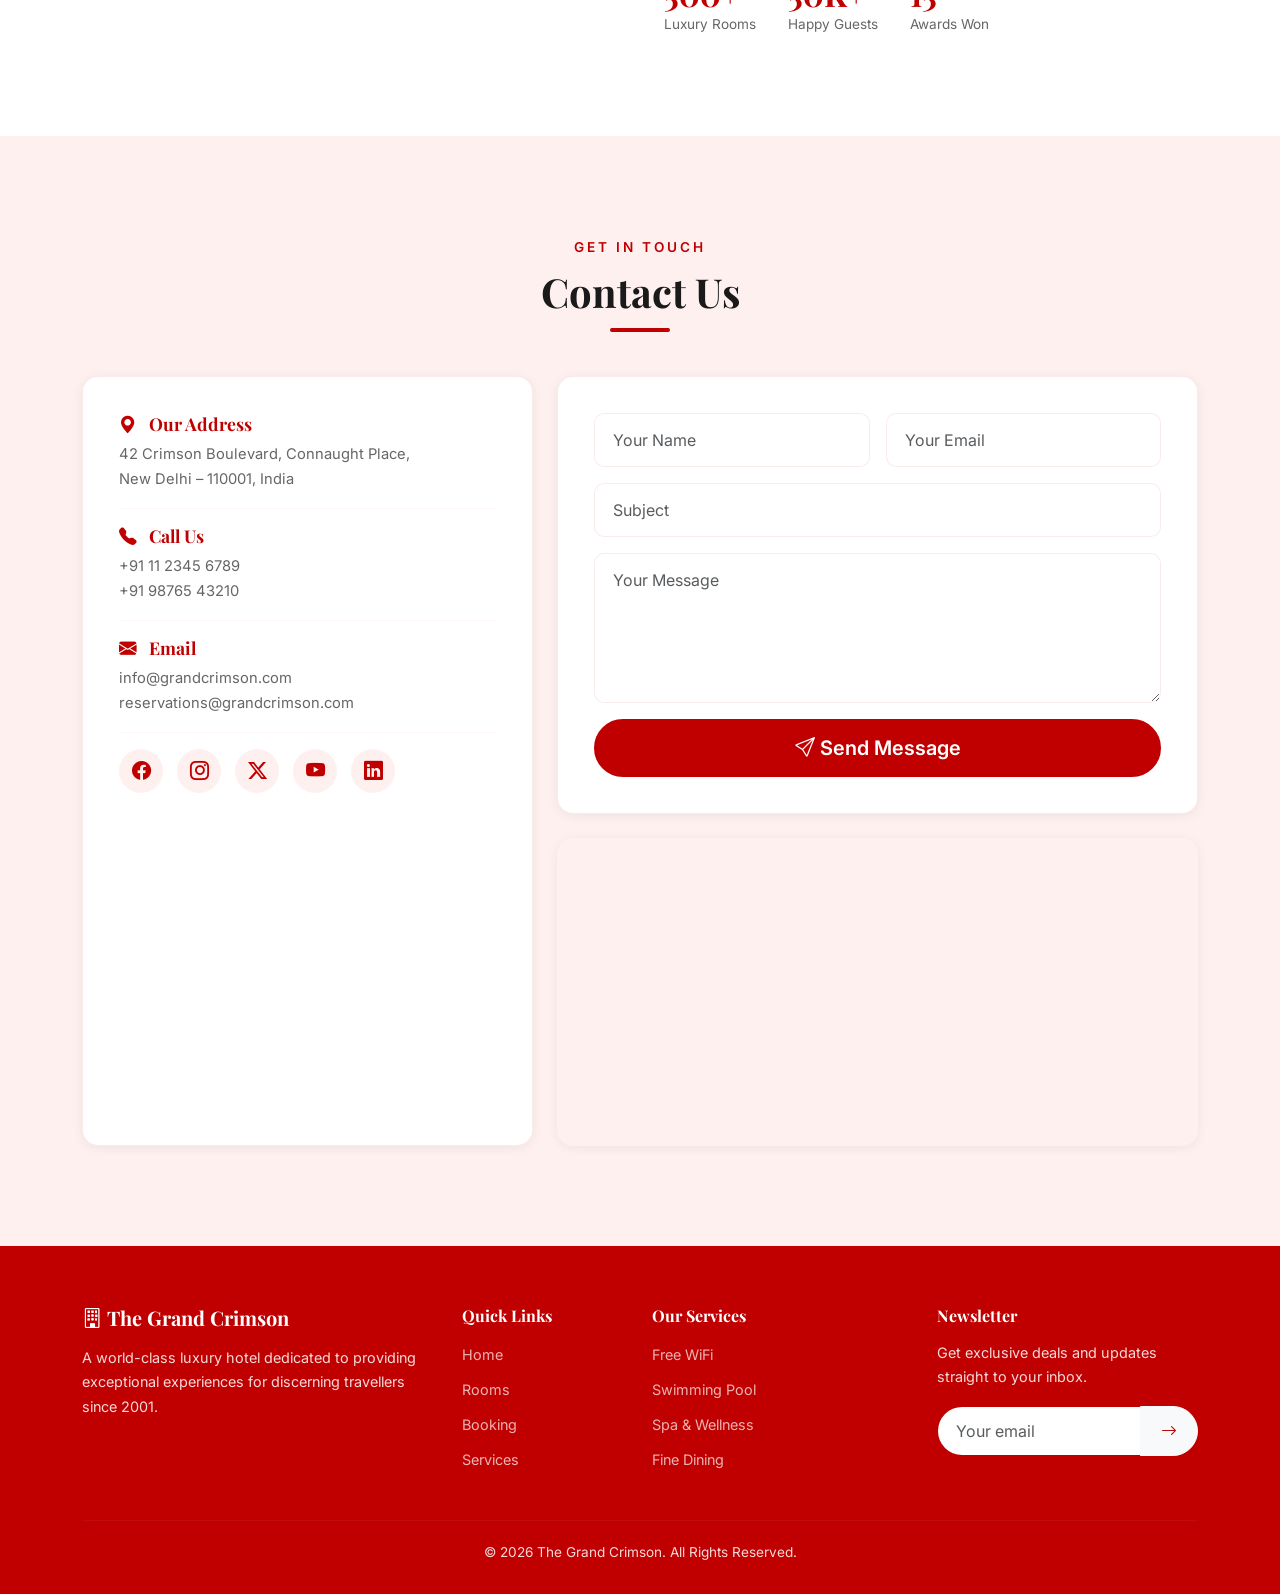
==== commit d6e7cecb: "do some changes" ====
--- a/index.html
+++ b/index.html
@@ -34,12 +34,11 @@
                     <li class="nav-item"><a class="nav-link active" href="#home">Home</a></li>
                     <li class="nav-item"><a class="nav-link" href="#rooms">Rooms</a></li>
                     <li class="nav-item"><a class="nav-link" href="#booking">Booking</a></li>
-                    <li class="nav-item"><a class="nav-link" href="#services">Services</a></li>
                     <li class="nav-item"><a class="nav-link" href="#gallery">Gallery</a></li>
-                    <li class="nav-item"><a class="nav-link" href="#faq">FAQ</a></li>
-                    <li class="nav-item"><a class="nav-link" href="#testimonials">Testimonials</a></li>
                     <li class="nav-item"><a class="nav-link" href="#about">About</a></li>
                     <li class="nav-item"><a class="nav-link" href="#contact">Contact</a></li>
+                    <li class="nav-item"><a class="nav-link" href="login.html">Login</a></li>
+                    <li class="nav-item"><a class="nav-link" href="signup.html">Sign-Up</a></li>
                 </ul>
             </div>
         </div>
